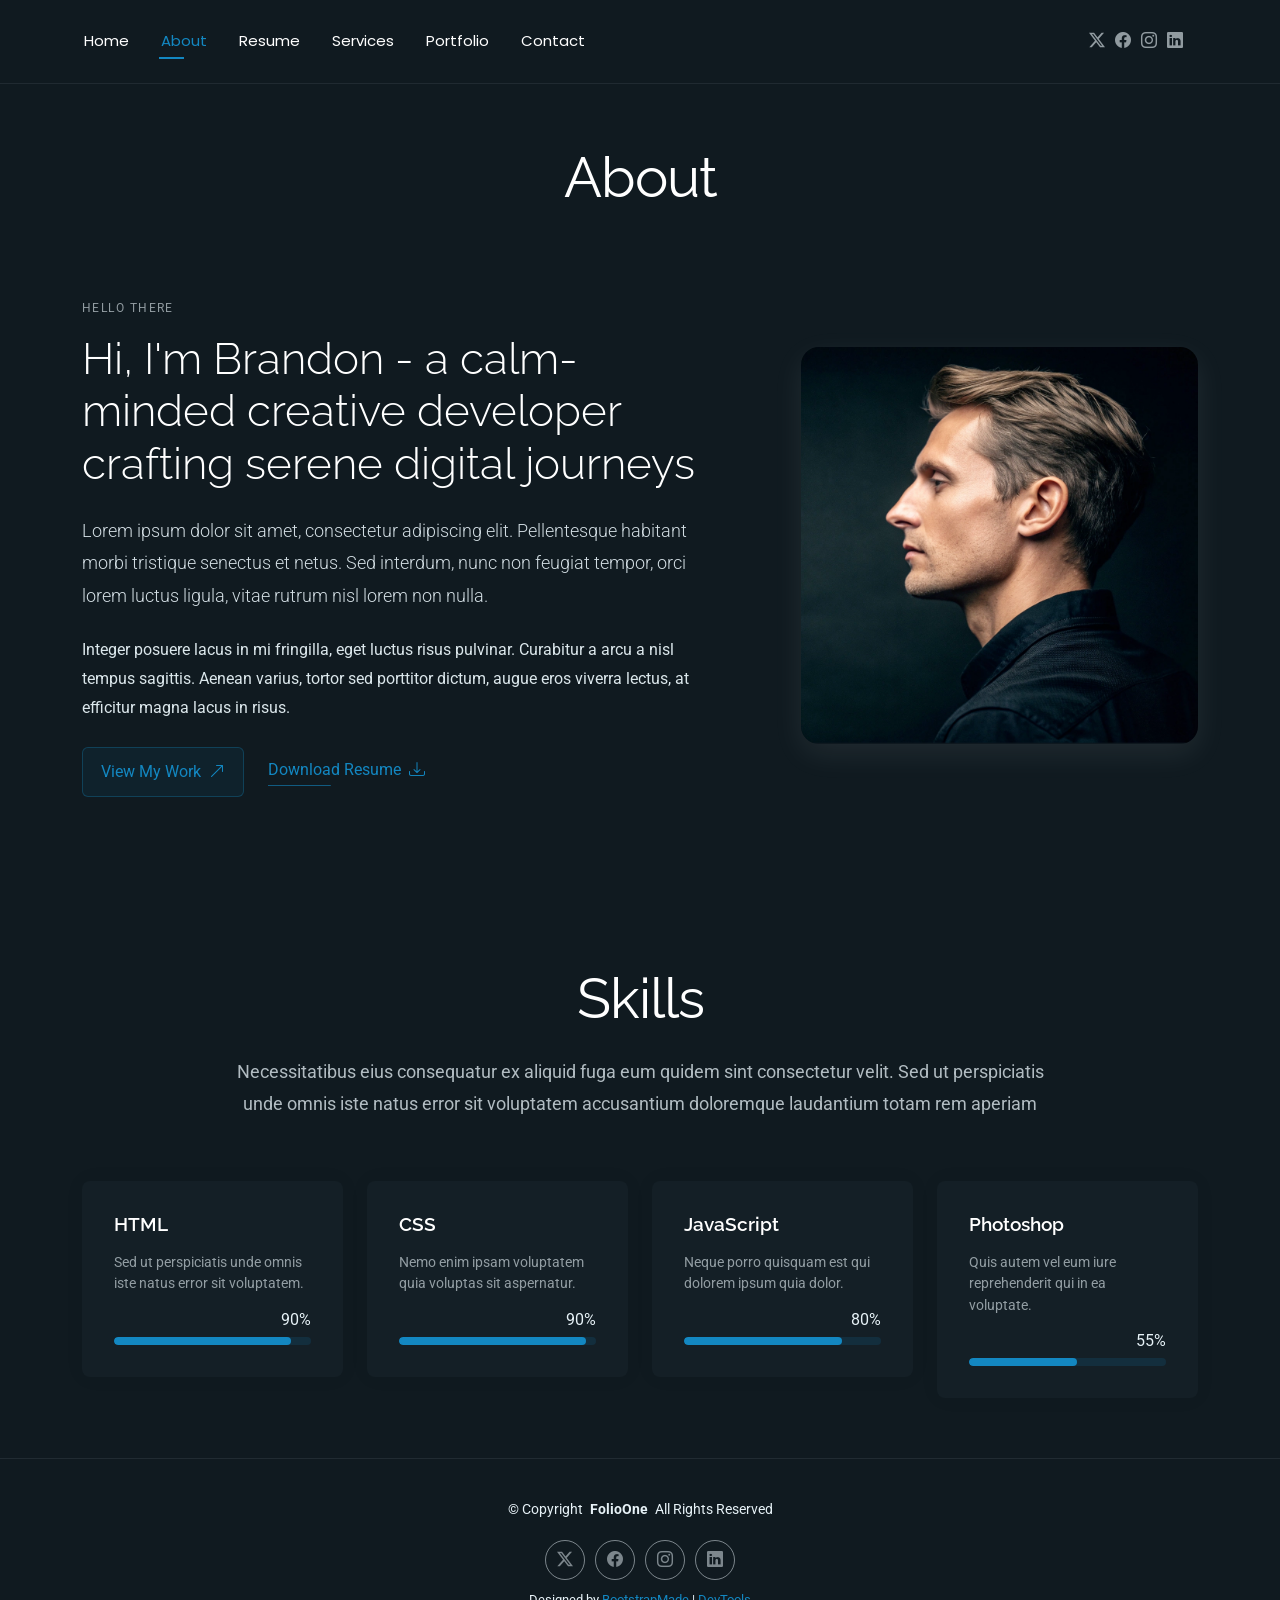
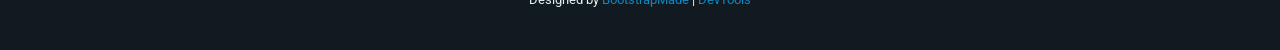
==== about.html @ 9b65fa62 "Files" ====
<!DOCTYPE html>
<html lang="en">

<head>
  <meta charset="utf-8">
  <meta content="width=device-width, initial-scale=1.0" name="viewport">
  <title>About - FolioOne Bootstrap Template</title>
  <meta name="description" content="">
  <meta name="keywords" content="">

  <!-- Favicons -->
  <link href="assets/img/favicon.png" rel="icon">
  <link href="assets/img/apple-touch-icon.png" rel="apple-touch-icon">

  <!-- Fonts -->
  <link href="https://fonts.googleapis.com" rel="preconnect">
  <link href="https://fonts.gstatic.com" rel="preconnect" crossorigin>
  <link href="https://fonts.googleapis.com/css2?family=Roboto:ital,wght@0,100;0,300;0,400;0,500;0,700;0,900;1,100;1,300;1,400;1,500;1,700;1,900&family=Poppins:ital,wght@0,100;0,200;0,300;0,400;0,500;0,600;0,700;0,800;0,900;1,100;1,200;1,300;1,400;1,500;1,600;1,700;1,800;1,900&family=Raleway:ital,wght@0,100;0,200;0,300;0,400;0,500;0,600;0,700;0,800;0,900;1,100;1,200;1,300;1,400;1,500;1,600;1,700;1,800;1,900&display=swap" rel="stylesheet">

  <!-- Vendor CSS Files -->
  <link href="assets/vendor/bootstrap/css/bootstrap.min.css" rel="stylesheet">
  <link href="assets/vendor/bootstrap-icons/bootstrap-icons.css" rel="stylesheet">
  <link href="assets/vendor/aos/aos.css" rel="stylesheet">
  <link href="assets/vendor/swiper/swiper-bundle.min.css" rel="stylesheet">
  <link href="assets/vendor/glightbox/css/glightbox.min.css" rel="stylesheet">

  <!-- Main CSS File -->
  <link href="assets/css/main.css" rel="stylesheet">

  <!-- =======================================================
  * Template Name: FolioOne
  * Template URL: https://bootstrapmade.com/folioone-bootstrap-portfolio-website-template/
  * Updated: Aug 23 2025 with Bootstrap v5.3.7
  * Author: BootstrapMade.com
  * License: https://bootstrapmade.com/license/
  ======================================================== -->
</head>

<body class="about-page">

  <header id="header" class="header d-flex align-items-center light-background sticky-top">
    <div class="container position-relative d-flex align-items-center justify-content-between">

      <!-- <a href="index.html" class="logo d-flex align-items-center me-auto me-xl-0">
      <img src="assets/img/logo.webp" alt="">
      <h1 class="sitename">FolioOne</h1> 
    </a> -->

      <nav id="navmenu" class="navmenu">
        <ul>
          <li><a href="index.html">Home</a></li>
          <li><a href="about.html" class="active">About</a></li>
          <li><a href="resume.html">Resume</a></li>
          <li><a href="services.html">Services</a></li>
          <li><a href="portfolio.html">Portfolio</a></li>
          <li><a href="contact.html">Contact</a></li>
        </ul>
        <i class="mobile-nav-toggle d-xl-none bi bi-list"></i>
      </nav>

      <div class="header-social-links">
        <a href="#" class="twitter"><i class="bi bi-twitter-x"></i></a>
        <a href="#" class="facebook"><i class="bi bi-facebook"></i></a>
        <a href="#" class="instagram"><i class="bi bi-instagram"></i></a>
        <a href="#" class="linkedin"><i class="bi bi-linkedin"></i></a>
      </div>

    </div>
  </header>

  <main class="main">

    <!-- About Section -->
    <section id="about" class="about section">

      <!-- Section Title -->
      <div class="container section-title" data-aos="fade-up">
        <h2>About</h2>
      </div><!-- End Section Title -->

      <div class="container" data-aos="fade-up" data-aos-delay="100">

        <!-- Intro + Photo -->
        <div class="row align-items-center justify-content-between gy-5 mb-5">
          <div class="col-lg-7" data-aos="fade-right" data-aos-delay="150">
            <div class="intro-content">
              <span class="eyebrow">Hello there</span>
              <h2 class="headline">Hi, I'm Brandon - a calm-minded creative developer crafting serene digital journeys</h2>
              <p class="lead">
                Lorem ipsum dolor sit amet, consectetur adipiscing elit. Pellentesque habitant morbi tristique senectus et netus. Sed interdum, nunc non feugiat tempor, orci lorem luctus ligula, vitae rutrum nisl lorem non nulla.
              </p>
              <p>
                Integer posuere lacus in mi fringilla, eget luctus risus pulvinar. Curabitur a arcu a nisl tempus sagittis. Aenean varius, tortor sed porttitor dictum, augue eros viverra lectus, at efficitur magna lacus in risus.
              </p>

              <div class="cta-group">
                <a href="#portfolio" class="btn-ghost">
                  View My Work <i class="bi bi-arrow-up-right"></i>
                </a>
                <a href="#" class="link-underline">
                  Download Resume <i class="bi bi-download"></i>
                </a>
              </div>
            </div>
          </div>

          <div class="col-lg-5" data-aos="zoom-in" data-aos-delay="250">
            <figure class="profile-figure text-center text-lg-end">
              <img src="assets/img/profile/profile-square-11.webp" alt="Portrait of Alex" class="img-fluid profile-photo">
            </figure>
          </div>
        </div>
        <!-- End Intro + Photo -->
      </div>
    </section><!-- /About Section -->

    <!-- Skills Section -->
    <section id="skills" class="skills section">

      <!-- Section Title -->
      <div class="container section-title" data-aos="fade-up">
        <h2>Skills</h2>
        <p>Necessitatibus eius consequatur ex aliquid fuga eum quidem sint consectetur velit. Sed ut perspiciatis unde omnis iste natus error sit voluptatem accusantium doloremque laudantium totam rem aperiam</p>
      </div><!-- End Section Title -->

      <div class="container" data-aos="fade-up" data-aos-delay="100">

        <div class="row g-4 skills-animation">

          <div class="col-md-6 col-lg-3" data-aos="fade-up" data-aos-delay="100">
            <div class="skill-box">
              <h3>HTML</h3>
              <p>Sed ut perspiciatis unde omnis iste natus error sit voluptatem.</p>
              <span class="text-end d-block">90%</span>
              <div class="progress">
                <div class="progress-bar" role="progressbar" aria-valuenow="90" aria-valuemin="0" aria-valuemax="100"></div>
              </div>
            </div>
          </div>

          <div class="col-md-6 col-lg-3" data-aos="fade-up" data-aos-delay="200">
            <div class="skill-box">
              <h3>CSS</h3>
              <p>Nemo enim ipsam voluptatem quia voluptas sit aspernatur.</p>
              <span class="text-end d-block">90%</span>
              <div class="progress">
                <div class="progress-bar" role="progressbar" aria-valuenow="95" aria-valuemin="0" aria-valuemax="100"></div>
              </div>
            </div>
          </div>

          <div class="col-md-6 col-lg-3" data-aos="fade-up" data-aos-delay="300">
            <div class="skill-box">
              <h3>JavaScript</h3>
              <p>Neque porro quisquam est qui dolorem ipsum quia dolor.</p>
              <span class="text-end d-block">80%</span>
              <div class="progress">
                <div class="progress-bar" role="progressbar" aria-valuenow="80" aria-valuemin="0" aria-valuemax="100"></div>
              </div>
            </div>
          </div>

          <div class="col-md-6 col-lg-3" data-aos="fade-up" data-aos-delay="400">
            <div class="skill-box">
              <h3>Photoshop</h3>
              <p>Quis autem vel eum iure reprehenderit qui in ea voluptate.</p>
              <span class="text-end d-block">55%</span>
              <div class="progress">
                <div class="progress-bar" role="progressbar" aria-valuenow="55" aria-valuemin="0" aria-valuemax="100">
                </div>
              </div>
            </div>
          </div>

        </div>

      </div>

    </section><!-- /Skills Section -->
  </main>

  <footer id="footer" class="footer">

    <div class="container">
      <div class="copyright text-center ">
        <p>© <span>Copyright</span> <strong class="px-1 sitename">FolioOne</strong> <span>All Rights Reserved<br></span></p>
      </div>
      <div class="social-links d-flex justify-content-center">
        <a href=""><i class="bi bi-twitter-x"></i></a>
        <a href=""><i class="bi bi-facebook"></i></a>
        <a href=""><i class="bi bi-instagram"></i></a>
        <a href=""><i class="bi bi-linkedin"></i></a>
      </div>
      <div class="credits">
        <!-- All the links in the footer should remain intact. -->
        <!-- You can delete the links only if you've purchased the pro version. -->
        <!-- Licensing information: https://bootstrapmade.com/license/ -->
        <!-- Purchase the pro version with working PHP/AJAX contact form: [buy-url] -->
        Designed by <a href="https://bootstrapmade.com/">BootstrapMade</a> | <a href="https://bootstrapmade.com/tools/">DevTools</a>
      </div>
    </div>

  </footer>

  <!-- Scroll Top -->
  <a href="#" id="scroll-top" class="scroll-top d-flex align-items-center justify-content-center"><i class="bi bi-arrow-up-short"></i></a>

  <!-- Preloader -->
  <div id="preloader"></div>

  <!-- Vendor JS Files -->
  <script src="assets/vendor/bootstrap/js/bootstrap.bundle.min.js"></script>
  <script src="assets/vendor/php-email-form/validate.js"></script>
  <script src="assets/vendor/aos/aos.js"></script>
  <script src="assets/vendor/typed.js/typed.umd.js"></script>
  <script src="assets/vendor/waypoints/noframework.waypoints.js"></script>
  <script src="assets/vendor/purecounter/purecounter_vanilla.js"></script>
  <script src="assets/vendor/swiper/swiper-bundle.min.js"></script>
  <script src="assets/vendor/imagesloaded/imagesloaded.pkgd.min.js"></script>
  <script src="assets/vendor/isotope-layout/isotope.pkgd.min.js"></script>
  <script src="assets/vendor/glightbox/js/glightbox.min.js"></script>

  <!-- Main JS File -->
  <script src="assets/js/main.js"></script>

</body>

</html>
---- assets/css/main.css ----
/**
* Template Name: FolioOne
* Template URL: https://bootstrapmade.com/folioone-bootstrap-portfolio-website-template/
* Updated: Aug 23 2025 with Bootstrap v5.3.7
* Author: BootstrapMade.com
* License: https://bootstrapmade.com/license/
*/

/*--------------------------------------------------------------
# Font & Color Variables
# Help: https://bootstrapmade.com/color-system/
--------------------------------------------------------------*/
/* Fonts */
:root {
  --default-font: "Roboto",  system-ui, -apple-system, "Segoe UI", Roboto, "Helvetica Neue", Arial, "Noto Sans", "Liberation Sans", sans-serif, "Apple Color Emoji", "Segoe UI Emoji", "Segoe UI Symbol", "Noto Color Emoji";
  --heading-font: "Raleway",  sans-serif;
  --nav-font: "Poppins",  sans-serif;
}

/* Global Colors - The following color variables are used throughout the website. Updating them here will change the color scheme of the entire website */
:root { 
  --background-color: #101a20; /* Background color for the entire website, including individual sections */
  --default-color: #e7f2f7; /* Default color used for the majority of the text content across the entire website */
  --heading-color: #ffffff; /* Color for headings, subheadings and title throughout the website */
  --accent-color: #1387c1; /* Accent color that represents your brand on the website. It's used for buttons, links, and other elements that need to stand out */
  --surface-color: #141f26; /* The surface color is used as a background of boxed elements within sections, such as cards, icon boxes, or other elements that require a visual separation from the global background. */
  --contrast-color: #ffffff; /* Contrast color for text, ensuring readability against backgrounds of accent, heading, or default colors. */
}

/* Nav Menu Colors - The following color variables are used specifically for the navigation menu. They are separate from the global colors to allow for more customization options */
:root {
  --nav-color: #ffffff;  /* The default color of the main navmenu links */
  --nav-hover-color: #1387c1; /* Applied to main navmenu links when they are hovered over or active */
  --nav-mobile-background-color: #213642; /* Used as the background color for mobile navigation menu */
  --nav-dropdown-background-color: #051117; /* Used as the background color for dropdown items that appear when hovering over primary navigation items */
  --nav-dropdown-color: #e7f2f7; /* Used for navigation links of the dropdown items in the navigation menu. */
  --nav-dropdown-hover-color: #1387c1; /* Similar to --nav-hover-color, this color is applied to dropdown navigation links when they are hovered over. */
}

/* Color Presets - These classes override global colors when applied to any section or element, providing reuse of the sam color scheme. */

.light-background {
  --background-color: #142027;
  --surface-color: #325264;
}

.dark-background {
  --background-color: #0b1419;
  --default-color: #ffffff;
  --heading-color: #ffffff;
  --surface-color: #252525;
  --contrast-color: #ffffff;
}

/* Smooth scroll */
:root {
  scroll-behavior: smooth;
}

/*--------------------------------------------------------------
# General Styling & Shared Classes
--------------------------------------------------------------*/
body {
  color: var(--default-color);
  background-color: var(--background-color);
  font-family: var(--default-font);
}

a {
  color: var(--accent-color);
  text-decoration: none;
  transition: 0.3s;
}

a:hover {
  color: color-mix(in srgb, var(--accent-color), transparent 25%);
  text-decoration: none;
}

h1,
h2,
h3,
h4,
h5,
h6 {
  color: var(--heading-color);
  font-family: var(--heading-font);
}

/* PHP Email Form Messages
------------------------------*/
.php-email-form .error-message {
  display: none;
  background: #df1529;
  color: #ffffff;
  text-align: left;
  padding: 15px;
  margin-bottom: 24px;
  font-weight: 600;
}

.php-email-form .sent-message {
  display: none;
  color: #ffffff;
  background: #059652;
  text-align: center;
  padding: 15px;
  margin-bottom: 24px;
  font-weight: 600;
}

.php-email-form .loading {
  display: none;
  background: var(--surface-color);
  text-align: center;
  padding: 15px;
  margin-bottom: 24px;
}

.php-email-form .loading:before {
  content: "";
  display: inline-block;
  border-radius: 50%;
  width: 24px;
  height: 24px;
  margin: 0 10px -6px 0;
  border: 3px solid var(--accent-color);
  border-top-color: var(--surface-color);
  animation: php-email-form-loading 1s linear infinite;
}

@keyframes php-email-form-loading {
  0% {
    transform: rotate(0deg);
  }

  100% {
    transform: rotate(360deg);
  }
}

/*--------------------------------------------------------------
# Global Header
--------------------------------------------------------------*/
.header {
  --background-color: rgba(255, 255, 255, 0);
  color: var(--default-color);
  background-color: var(--background-color);
  padding: 15px 0;
  transition: all 0.5s;
  z-index: 997;
  border-bottom: 1px solid color-mix(in srgb, var(--default-color), transparent 92%);
}

.header .logo {
  line-height: 1;
}

.header .logo img {
  max-height: 36px;
  margin-right: 8px;
}

.header .logo h1 {
  font-size: 32px;
  margin: 0;
  font-weight: 400;
  color: var(--heading-color);
}

.header .header-social-links {
  padding-right: 15px;
}

.header .header-social-links a {
  color: color-mix(in srgb, var(--default-color), transparent 40%);
  padding-left: 6px;
  display: inline-block;
  transition: 0.3s;
  font-size: 16px;
}

.header .header-social-links a:hover {
  color: var(--default-color);
}

.header .header-social-links a i {
  line-height: 0px;
}

@media (max-width: 1200px) {
  .header .logo {
    order: 1;
  }

  .header .header-social-links {
    order: 2;
  }

  .header .navmenu {
    order: 3;
  }
}

/* Global Header on Scroll
------------------------------*/
.scrolled .header {
  --background-color: rgba(16, 26, 32, 0.9);
}

/*--------------------------------------------------------------
# Navigation Menu
--------------------------------------------------------------*/
/* Desktop Navigation */
@media (min-width: 1200px) {
  .navmenu {
    padding: 0;
  }

  .navmenu ul {
    margin: 0;
    padding: 0;
    display: flex;
    list-style: none;
    align-items: center;
  }

  .navmenu li {
    position: relative;
  }

  .navmenu>ul>li {
    white-space: nowrap;
    padding: 15px 28px 15px 0;
  }

  .navmenu>ul>li:last-child {
    padding-right: 0;
  }

  .navmenu a,
  .navmenu a:focus {
    color: var(--nav-color);
    font-size: 15px;
    padding: 0 2px;
    font-family: var(--nav-font);
    font-weight: 400;
    display: flex;
    align-items: center;
    justify-content: space-between;
    white-space: nowrap;
    transition: 0.3s;
    position: relative;
  }

  .navmenu a i,
  .navmenu a:focus i {
    font-size: 12px;
    line-height: 0;
    margin-left: 5px;
    transition: 0.3s;
  }

  .navmenu>ul>li>a:before {
    content: "";
    position: absolute;
    height: 2px;
    bottom: -6px;
    left: 0;
    background-color: var(--nav-hover-color);
    visibility: hidden;
    width: 0px;
    transition: all 0.3s ease-in-out 0s;
  }

  .navmenu a:hover:before,
  .navmenu li:hover>a:before,
  .navmenu .active:before {
    visibility: visible;
    width: 25px;
  }

  .navmenu li:hover>a,
  .navmenu .active,
  .navmenu .active:focus {
    color: var(--nav-hover-color);
  }

  .navmenu .dropdown ul {
    margin: 0;
    padding: 10px 0;
    background: var(--nav-dropdown-background-color);
    display: block;
    position: absolute;
    visibility: hidden;
    left: -5px;
    top: 130%;
    opacity: 0;
    transition: 0.3s;
    border-radius: 4px;
    z-index: 99;
    box-shadow: 0px 0px 30px rgba(0, 0, 0, 0.1);
  }

  .navmenu .dropdown ul li {
    min-width: 200px;
  }

  .navmenu .dropdown ul a {
    padding: 10px 20px;
    font-size: 15px;
    text-transform: none;
    color: var(--nav-dropdown-color);
  }

  .navmenu .dropdown ul a i {
    font-size: 12px;
  }

  .navmenu .dropdown ul a:hover,
  .navmenu .dropdown ul .active:hover,
  .navmenu .dropdown ul li:hover>a {
    color: var(--nav-dropdown-hover-color);
  }

  .navmenu .dropdown:hover>ul {
    opacity: 1;
    top: 100%;
    visibility: visible;
  }

  .navmenu .dropdown .dropdown ul {
    top: 0;
    left: -90%;
    visibility: hidden;
  }

  .navmenu .dropdown .dropdown:hover>ul {
    opacity: 1;
    top: 0;
    left: -100%;
    visibility: visible;
  }
}

/* Mobile Navigation */
@media (max-width: 1199px) {
  .mobile-nav-toggle {
    color: var(--nav-color);
    font-size: 28px;
    line-height: 0;
    margin-right: 10px;
    cursor: pointer;
    transition: color 0.3s;
  }

  .navmenu {
    padding: 0;
    z-index: 9997;
  }

  .navmenu ul {
    display: none;
    list-style: none;
    position: absolute;
    inset: 60px 20px 20px 20px;
    padding: 10px 0;
    margin: 0;
    border-radius: 6px;
    background-color: var(--nav-mobile-background-color);
    border: 1px solid color-mix(in srgb, var(--default-color), transparent 90%);
    box-shadow: none;
    overflow-y: auto;
    transition: 0.3s;
    z-index: 9998;
  }

  .navmenu a,
  .navmenu a:focus {
    color: var(--nav-dropdown-color);
    padding: 10px 20px;
    font-family: var(--nav-font);
    font-size: 17px;
    font-weight: 500;
    display: flex;
    align-items: center;
    justify-content: space-between;
    white-space: nowrap;
    transition: 0.3s;
  }

  .navmenu a i,
  .navmenu a:focus i {
    font-size: 12px;
    line-height: 0;
    margin-left: 5px;
    width: 30px;
    height: 30px;
    display: flex;
    align-items: center;
    justify-content: center;
    border-radius: 50%;
    transition: 0.3s;
    background-color: color-mix(in srgb, var(--accent-color), transparent 90%);
  }

  .navmenu a i:hover,
  .navmenu a:focus i:hover {
    background-color: var(--accent-color);
    color: var(--contrast-color);
  }

  .navmenu a:hover,
  .navmenu .active,
  .navmenu .active:focus {
    color: var(--nav-dropdown-hover-color);
  }

  .navmenu .active i,
  .navmenu .active:focus i {
    background-color: var(--accent-color);
    color: var(--contrast-color);
    transform: rotate(180deg);
  }

  .navmenu .dropdown ul {
    position: static;
    display: none;
    z-index: 99;
    padding: 10px 0;
    margin: 10px 20px;
    background-color: var(--nav-dropdown-background-color);
    transition: all 0.5s ease-in-out;
  }

  .navmenu .dropdown ul ul {
    background-color: rgba(33, 37, 41, 0.1);
  }

  .navmenu .dropdown>.dropdown-active {
    display: block;
    background-color: rgba(33, 37, 41, 0.03);
  }

  .mobile-nav-active {
    overflow: hidden;
  }

  .mobile-nav-active .mobile-nav-toggle {
    color: #fff;
    position: absolute;
    font-size: 32px;
    top: 15px;
    right: 15px;
    margin-right: 0;
    z-index: 9999;
  }

  .mobile-nav-active .navmenu {
    position: fixed;
    overflow: hidden;
    inset: 0;
    background: rgba(33, 37, 41, 0.8);
    transition: 0.3s;
  }

  .mobile-nav-active .navmenu>ul {
    display: block;
  }
}

/*--------------------------------------------------------------
# Global Footer
--------------------------------------------------------------*/
.footer {
  color: var(--default-color);
  background-color: var(--background-color);
  font-size: 14px;
  padding: 40px 0;
  position: relative;
  border-top: 1px solid color-mix(in srgb, var(--default-color), transparent 92%);
}

.footer .copyright p {
  margin-bottom: 0;
}

.footer .social-links {
  margin-top: 20px;
}

.footer .social-links a {
  display: flex;
  align-items: center;
  justify-content: center;
  width: 40px;
  height: 40px;
  border-radius: 50%;
  border: 1px solid color-mix(in srgb, var(--default-color), transparent 50%);
  font-size: 16px;
  color: color-mix(in srgb, var(--default-color), transparent 50%);
  margin: 0 5px;
  transition: 0.3s;
}

.footer .social-links a:hover {
  color: var(--accent-color);
  border-color: var(--accent-color);
}

.footer .credits {
  margin-top: 10px;
  font-size: 13px;
  text-align: center;
}

/*--------------------------------------------------------------
# Preloader
--------------------------------------------------------------*/
#preloader {
  position: fixed;
  inset: 0;
  z-index: 9999;
  overflow: hidden;
  background-color: var(--background-color);
  transition: all 0.6s ease-out;
  width: 100%;
  height: 100vh;
}

#preloader:before,
#preloader:after {
  content: "";
  position: absolute;
  border: 4px solid var(--accent-color);
  border-radius: 50%;
  animation: animate-preloader 2s cubic-bezier(0, 0.2, 0.8, 1) infinite;
}

#preloader:after {
  animation-delay: -0.5s;
}

@keyframes animate-preloader {
  0% {
    width: 10px;
    height: 10px;
    top: calc(50% - 5px);
    left: calc(50% - 5px);
    opacity: 1;
  }

  100% {
    width: 72px;
    height: 72px;
    top: calc(50% - 36px);
    left: calc(50% - 36px);
    opacity: 0;
  }
}

/*--------------------------------------------------------------
# Scroll Top Button
--------------------------------------------------------------*/
.scroll-top {
  position: fixed;
  visibility: hidden;
  opacity: 0;
  right: 15px;
  bottom: -15px;
  z-index: 99999;
  background-color: var(--accent-color);
  width: 44px;
  height: 44px;
  border-radius: 50px;
  transition: all 0.4s;
}

.scroll-top i {
  font-size: 24px;
  color: var(--contrast-color);
  line-height: 0;
}

.scroll-top:hover {
  background-color: color-mix(in srgb, var(--accent-color), transparent 20%);
  color: var(--contrast-color);
}

.scroll-top.active {
  visibility: visible;
  opacity: 1;
  bottom: 15px;
}

/*--------------------------------------------------------------
# Disable aos animation delay on mobile devices
--------------------------------------------------------------*/
@media screen and (max-width: 768px) {
  [data-aos-delay] {
    transition-delay: 0 !important;
  }
}

/*--------------------------------------------------------------
# Global Page Titles & Breadcrumbs
--------------------------------------------------------------*/
.page-title {
  color: var(--default-color);
  background-color: var(--background-color);
  position: relative;
}

.page-title .heading {
  padding: 80px 0;
  border-top: 1px solid color-mix(in srgb, var(--default-color), transparent 90%);
}

.page-title .heading h1 {
  font-size: 38px;
  font-weight: 700;
}

.page-title nav {
  background-color: color-mix(in srgb, var(--default-color), transparent 96%);
  padding: 20px 0;
}

.page-title nav ol {
  display: flex;
  flex-wrap: wrap;
  list-style: none;
  padding: 0;
  margin: 0;
  font-size: 16px;
  font-weight: 400;
}

.page-title nav ol li+li {
  padding-left: 10px;
}

.page-title nav ol li+li::before {
  content: "/";
  display: inline-block;
  padding-right: 10px;
  color: color-mix(in srgb, var(--default-color), transparent 70%);
}

/*--------------------------------------------------------------
# Global Sections
--------------------------------------------------------------*/
section,
.section {
  color: var(--default-color);
  background-color: var(--background-color);
  padding: 60px 0;
  scroll-margin-top: 100px;
  overflow: clip;
}

@media (max-width: 1199px) {

  section,
  .section {
    scroll-margin-top: 66px;
  }
}

/*--------------------------------------------------------------
# Global Section Titles
--------------------------------------------------------------*/
.section-title {
  text-align: center;
  padding-bottom: 60px;
  position: relative;
}

.section-title h2 {
  font-size: 3.5rem;
  font-weight: 400;
  line-height: 1.2;
  color: var(--heading-color);
  margin-bottom: 1.5rem;
  letter-spacing: -1px;
}

@media (max-width: 768px) {
  .section-title h2 {
    font-size: 2.5rem;
  }
}

.section-title p {
  font-size: 1.125rem;
  line-height: 1.8;
  color: color-mix(in srgb, var(--default-color), transparent 25%);
  max-width: 900px;
  margin: 0 auto;
  text-wrap: balance;
}

/*--------------------------------------------------------------
# Hero Section
--------------------------------------------------------------*/
.hero {
  padding: 80px 0;
  min-height: 100vh;
  display: flex;
  align-items: center;
}

.hero .hero-content h1 {
  font-size: 3.5rem;
  font-weight: 700;
  margin-bottom: 1rem;
  line-height: 1.2;
}

.hero .hero-content h1 .highlight {
  color: var(--accent-color);
  position: relative;
}

.hero .hero-content h1 .highlight::after {
  content: "";
  position: absolute;
  bottom: 0;
  left: 0;
  width: 100%;
  height: 3px;
  background: linear-gradient(90deg, var(--accent-color), color-mix(in srgb, var(--accent-color), transparent 50%));
  border-radius: 2px;
}

@media (max-width: 768px) {
  .hero .hero-content h1 {
    font-size: 2.5rem;
  }
}

.hero .hero-content h2 {
  font-size: 1.5rem;
  font-weight: 400;
  margin-bottom: 2rem;
  color: color-mix(in srgb, var(--default-color), transparent 20%);
}

.hero .hero-content h2 .typed {
  color: var(--accent-color);
  font-weight: 600;
}

@media (max-width: 768px) {
  .hero .hero-content h2 {
    font-size: 1.25rem;
  }
}

.hero .hero-content p {
  font-size: 1.1rem;
  line-height: 1.6;
  margin-bottom: 2.5rem;
  color: color-mix(in srgb, var(--default-color), transparent 30%);
}

.hero .hero-actions {
  display: flex;
  gap: 1rem;
  margin-bottom: 3rem;
}

.hero .hero-actions .btn {
  padding: 12px 30px;
  border-radius: 50px;
  font-weight: 600;
  text-decoration: none;
  transition: all 0.3s ease;
  border: 2px solid;
}

.hero .hero-actions .btn.btn-primary {
  background: var(--accent-color);
  color: var(--contrast-color);
  border-color: var(--accent-color);
}

.hero .hero-actions .btn.btn-primary:hover {
  background: color-mix(in srgb, var(--accent-color), black 15%);
  border-color: color-mix(in srgb, var(--accent-color), black 15%);
  transform: translateY(-2px);
}

.hero .hero-actions .btn.btn-outline {
  background: transparent;
  color: var(--accent-color);
  border-color: var(--accent-color);
}

.hero .hero-actions .btn.btn-outline:hover {
  transform: translateY(-2px);
}

@media (max-width: 576px) {
  .hero .hero-actions {
    flex-direction: column;
  }

  .hero .hero-actions .btn {
    text-align: center;
  }
}

.hero .social-links {
  display: flex;
  gap: 1rem;
}

.hero .social-links a {
  width: 45px;
  height: 45px;
  background: var(--surface-color);
  border-radius: 50%;
  display: flex;
  align-items: center;
  justify-content: center;
  color: var(--default-color);
  font-size: 1.2rem;
  transition: all 0.3s ease;
}

.hero .social-links a:hover {
  background: var(--accent-color);
  color: var(--contrast-color);
  transform: translateY(-3px);
  box-shadow: 0 8px 25px color-mix(in srgb, var(--accent-color), transparent 70%);
}

.hero .hero-image {
  position: relative;
}

.hero .hero-image .image-wrapper {
  position: relative;
  max-width: 450px;
  margin: 0 auto;
}

.hero .hero-image .image-wrapper img {
  border-radius: 20px;
  box-shadow: 0 5px 15px color-mix(in srgb, var(--default-color), transparent 95%);
  transition: transform 0.3s ease;
}

.hero .hero-image .image-wrapper img:hover {
  transform: scale(1.02);
}

.hero .hero-image .floating-elements {
  position: absolute;
  top: 0;
  left: 0;
  right: 0;
  bottom: 0;
  pointer-events: none;
}

.hero .hero-image .floating-elements .floating-card {
  position: absolute;
  background: var(--surface-color);
  padding: 15px 20px;
  border-radius: 15px;
  box-shadow: 0 10px 30px color-mix(in srgb, var(--default-color), transparent 90%);
  display: flex;
  align-items: center;
  gap: 10px;
  font-weight: 600;
  animation: float 3s ease-in-out infinite;
}

.hero .hero-image .floating-elements .floating-card i {
  font-size: 1.5rem;
  color: var(--accent-color);
}

.hero .hero-image .floating-elements .floating-card.design {
  top: 10%;
  right: -10%;
  animation-delay: 0s;
}

.hero .hero-image .floating-elements .floating-card.code {
  bottom: 30%;
  left: -15%;
  animation-delay: 1s;
}

.hero .hero-image .floating-elements .floating-card.creativity {
  top: 60%;
  right: -5%;
  animation-delay: 2s;
}

@media (max-width: 992px) {
  .hero .hero-image .floating-elements .floating-card {
    display: none;
  }
}

@keyframes float {

  0%,
  100% {
    transform: translateY(0px);
  }

  50% {
    transform: translateY(-10px);
  }
}

@media (max-width: 992px) {
  .hero .hero-content {
    text-align: center;
    margin-bottom: 3rem;
  }
}

/*--------------------------------------------------------------
# About Section
--------------------------------------------------------------*/
.about .intro-content .eyebrow {
  display: inline-block;
  letter-spacing: 0.12em;
  text-transform: uppercase;
  font-size: 12px;
  color: color-mix(in srgb, var(--default-color), transparent 40%);
  margin-bottom: 16px;
}

.about .intro-content .headline {
  font-family: var(--heading-font);
  font-weight: 300;
  line-height: 1.2;
  font-size: clamp(28px, 4vw, 44px);
  margin: 0 0 24px 0;
}

.about .intro-content .lead {
  font-size: 18px;
  line-height: 1.8;
  color: color-mix(in srgb, var(--default-color), transparent 10%);
  margin-bottom: 24px;
}

.about .intro-content p {
  line-height: 1.8;
  margin-bottom: 24px;
  color: color-mix(in srgb, var(--default-color), transparent 5%);
}

.about .intro-content .cta-group {
  display: flex;
  gap: 24px;
  align-items: center;
  margin-top: 24px;
}

.about .intro-content .cta-group .btn-ghost {
  display: inline-flex;
  align-items: center;
  gap: 8px;
  padding: 12px 18px;
  border-radius: 6px;
  color: var(--accent-color);
  background: color-mix(in srgb, var(--accent-color), transparent 92%);
  border: 1px solid color-mix(in srgb, var(--accent-color), transparent 70%);
  transition: 0.3s ease-in-out;
}

.about .intro-content .cta-group .btn-ghost:hover,
.about .intro-content .cta-group .btn-ghost:focus {
  color: var(--contrast-color);
  background: var(--accent-color);
  border-color: var(--accent-color);
  outline: none;
  box-shadow: 0 0 0 3px color-mix(in srgb, var(--accent-color), transparent 70%);
}

.about .intro-content .cta-group .link-underline {
  display: inline-flex;
  align-items: center;
  gap: 8px;
  position: relative;
  color: var(--accent-color);
  padding-bottom: 4px;
  transition: 0.3s ease-in-out;
}

.about .intro-content .cta-group .link-underline::after {
  content: "";
  position: absolute;
  left: 0;
  right: 0;
  bottom: 0;
  height: 1px;
  background: color-mix(in srgb, var(--accent-color), transparent 40%);
  transform: scaleX(0.4);
  transform-origin: left;
  transition: 0.3s ease-in-out;
}

.about .intro-content .cta-group .link-underline:hover,
.about .intro-content .cta-group .link-underline:focus {
  color: color-mix(in srgb, var(--accent-color), transparent 10%);
  outline: none;
}

.about .intro-content .cta-group .link-underline:hover::after,
.about .intro-content .cta-group .link-underline:focus::after {
  transform: scaleX(1);
}

.about .profile-figure {
  margin: 0;
}

.about .profile-figure .profile-photo {
  width: 88%;
  max-width: 440px;
  border-radius: 18px;
  box-shadow: 0 10px 30px color-mix(in srgb, var(--default-color), transparent 92%);
  transform: translateY(0);
  transition: transform 0.3s ease-in-out;
}

.about .profile-figure .profile-caption {
  margin-top: 24px;
  display: flex;
  align-items: center;
  justify-content: center;
}

.about .profile-figure .profile-caption .meta {
  font-size: 14px;
  color: color-mix(in srgb, var(--default-color), transparent 20%);
}

.about .profile-figure .profile-caption .meta .funfact {
  font-size: 13px;
  margin-top: 4px;
  color: color-mix(in srgb, var(--default-color), transparent 35%);
}

.about .profile-figure:hover .profile-photo {
  transform: translateY(-4px);
}

.about .skill-item {
  padding: 24px;
  border-radius: 6px;
  transition: 0.3s ease-in-out;
  background: color-mix(in srgb, var(--surface-color), var(--accent-color) 2%);
  border: 1px solid color-mix(in srgb, var(--default-color), transparent 88%);
  height: 100%;
}

.about .skill-item i {
  font-size: 24px;
  color: var(--accent-color);
  margin-bottom: 16px;
  display: inline-block;
}

.about .skill-item h3 {
  font-size: 16px;
  margin-bottom: 6px;
  font-weight: 500;
}

.about .skill-item p {
  margin: 0;
  font-size: 14px;
  color: color-mix(in srgb, var(--default-color), transparent 25%);
}

.about .skill-item:hover {
  transform: translateY(-3px);
  border-color: color-mix(in srgb, var(--accent-color), transparent 60%);
  box-shadow: 0 10px 30px color-mix(in srgb, var(--default-color), transparent 92%);
}

.about .timeline-item {
  position: relative;
  padding-left: 26px;
}

.about .timeline-item time {
  display: inline-block;
  font-size: 12px;
  letter-spacing: 0.08em;
  text-transform: uppercase;
  color: color-mix(in srgb, var(--default-color), transparent 45%);
  margin-bottom: 6px;
}

.about .timeline-item h4 {
  font-size: 18px;
  font-weight: 400;
  margin: 0 0 6px;
}

.about .timeline-item p {
  font-size: 14px;
  color: color-mix(in srgb, var(--default-color), transparent 25%);
  margin: 0;
}

.about .timeline-item .dot {
  position: absolute;
  left: 0;
  top: 4px;
  width: 10px;
  height: 10px;
  border-radius: 50%;
  background: var(--accent-color);
  box-shadow: 0 0 0 6px color-mix(in srgb, var(--accent-color), transparent 80%);
}

.about .personal-quote {
  padding: 24px 0;
}

.about .personal-quote p {
  font-family: var(--heading-font);
  font-weight: 300;
  font-size: clamp(20px, 3vw, 28px);
  line-height: 1.5;
  color: color-mix(in srgb, var(--default-color), transparent 5%);
  margin: 0 auto;
  max-width: 800px;
}

.about .fact-pill {
  display: flex;
  align-items: center;
  justify-content: center;
  gap: 10px;
  padding: 10px 14px;
  border-radius: 999px;
  border: 1px solid color-mix(in srgb, var(--default-color), transparent 85%);
  background: var(--surface-color);
  color: color-mix(in srgb, var(--default-color), transparent 10%);
  transition: 0.3s ease-in-out;
}

.about .fact-pill i {
  color: var(--accent-color);
}

.about .fact-pill span {
  font-size: 14px;
}

.about .fact-pill:hover {
  transform: translateY(-2px);
  border-color: color-mix(in srgb, var(--accent-color), transparent 60%);
  box-shadow: 0 10px 30px color-mix(in srgb, var(--default-color), transparent 92%);
}

.about .fact-pill:focus-within {
  box-shadow: 0 0 0 3px color-mix(in srgb, var(--accent-color), transparent 70%);
}

@media (max-width: 992px) {
  .about .profile-figure {
    text-align: center !important;
  }

  .about .profile-figure .profile-photo {
    width: 72%;
  }

  .about .intro-content .cta-group {
    flex-wrap: wrap;
  }
}

@media (max-width: 576px) {
  .about .profile-figure .profile-photo {
    width: 100%;
  }
}

/*--------------------------------------------------------------
# Skills Section
--------------------------------------------------------------*/
.skills .skill-box {
  background-color: var(--surface-color);
  padding: 2rem;
  border-radius: 8px;
  box-shadow: 0 0 20px rgba(0, 0, 0, 0.05);
}

.skills .skill-box h3 {
  font-size: 1.2rem;
  margin-bottom: 1rem;
  font-weight: 600;
}

.skills .skill-box p {
  font-size: 0.9rem;
  margin-bottom: 0.8rem;
  opacity: 0.6;
}

.skills .skill-box .progress {
  background-color: color-mix(in srgb, var(--accent-color), transparent 85%);
  border-radius: 50px;
  height: 8px;
  margin-top: 5px;
  overflow: hidden;
}

.skills .skill-box .progress .progress-bar {
  background-color: var(--accent-color);
  height: 100%;
  position: relative;
  border-radius: 50px;
  transition: 0.9s;
  width: 1px;
}

/*--------------------------------------------------------------
# Stats Section
--------------------------------------------------------------*/
.stats .avatars {
  position: relative;
}

.stats .avatars img {
  width: 60px;
  height: 60px;
  border: 3px solid var(--accent-color);
  margin-right: -15px;
  transition: transform 0.3s ease;
}

.stats .avatars img:hover {
  transform: translateY(-5px);
  z-index: 2;
}

.stats .counters h2 {
  color: var(--heading-color);
  font-size: 48px;
  font-weight: 700;
  margin-bottom: 10px;
}

.stats .counters h2 span {
  display: inline-block;
}

.stats .counters p {
  color: var(--default-color);
  font-size: 18px;
  margin: 0;
  opacity: 0.9;
}

@media (max-width: 991px) {
  .stats .row {
    text-align: center;
  }

  .stats .avatars {
    justify-content: center;
    margin-bottom: 40px;
  }

  .stats .counters h2 {
    font-size: 36px;
  }

  .stats .counters p {
    font-size: 16px;
  }

  .stats .counters .col-md-4 {
    margin-bottom: 30px;
  }

  .stats .counters .col-md-4:last-child {
    margin-bottom: 0;
  }
}

@media (max-width: 576px) {
  .stats {
    padding: 60px 0;
  }

  .stats .avatars {
    flex-wrap: wrap;
    justify-content: center;
  }

  .stats .avatars img {
    margin: 0 -8px;
  }
}

/*--------------------------------------------------------------
# Testimonials Section
--------------------------------------------------------------*/
.testimonials .testimonials-carousel,
.testimonials .testimonials-slider {
  overflow: hidden;
}

.testimonials .testimonial-item .testimonial-content {
  border-left: 3px solid var(--accent-color);
  padding-left: 30px;
}

.testimonials .testimonial-item .testimonial-img {
  border-radius: 50%;
  border: 4px solid var(--background-color);
  margin: 0 auto;
}

.testimonials .testimonial-item h3 {
  font-size: 20px;
  font-weight: bold;
  margin: 10px 0 5px 0;
}

.testimonials .testimonial-item h4 {
  font-size: 14px;
  color: color-mix(in srgb, var(--default-color), transparent 40%);
  margin: 0 0 10px 0;
}

.testimonials .testimonial-item .stars i {
  color: #ffc107;
  margin: 0 1px;
}

.testimonials .testimonial-item .quote-icon-left,
.testimonials .testimonial-item .quote-icon-right {
  color: color-mix(in srgb, var(--accent-color), transparent 50%);
  font-size: 26px;
  line-height: 0;
}

.testimonials .testimonial-item .quote-icon-left {
  display: inline-block;
  left: -5px;
  position: relative;
}

.testimonials .testimonial-item .quote-icon-right {
  display: inline-block;
  right: -5px;
  position: relative;
  top: 10px;
  transform: scale(-1, -1);
}

.testimonials .testimonial-item p {
  font-style: italic;
}

.testimonials .swiper-wrapper {
  height: auto;
}

.testimonials .swiper-pagination {
  margin-top: 30px;
  position: relative;
}

.testimonials .swiper-pagination .swiper-pagination-bullet {
  width: 12px;
  height: 12px;
  background-color: color-mix(in srgb, var(--default-color), transparent 85%);
  opacity: 1;
}

.testimonials .swiper-pagination .swiper-pagination-bullet-active {
  background-color: var(--accent-color);
}

/*--------------------------------------------------------------
# Resume Section
--------------------------------------------------------------*/
.resume .resume-item {
  margin-bottom: 3rem;
}

.resume .resume-item .resume-title {
  font-size: 1.75rem;
  font-weight: 700;
  margin-bottom: 1.5rem;
  padding-bottom: 1.5rem;
  position: relative;
  color: var(--heading-color);
}

.resume .resume-item .resume-title::after {
  content: "";
  position: absolute;
  display: block;
  width: 50px;
  height: 3px;
  background: var(--accent-color);
  bottom: 0;
  left: 0;
}

.resume .resume-item .resume-content {
  padding-left: 1.25rem;
  border-left: 2px solid color-mix(in srgb, var(--accent-color), transparent 85%);
}

.resume .resume-item article {
  position: relative;
  margin-bottom: 2.5rem;
}

.resume .resume-item article::before {
  content: "";
  position: absolute;
  width: 16px;
  height: 16px;
  border-radius: 50%;
  left: -1.8rem;
  top: 0.25rem;
  background: var(--background-color);
  border: 2px solid var(--accent-color);
}

.resume .resume-item article h4 {
  font-size: 1.25rem;
  font-weight: 600;
  margin-bottom: 0.5rem;
  color: var(--heading-color);
}

.resume .resume-item article h5 {
  font-size: 1rem;
  background: color-mix(in srgb, var(--accent-color), transparent 92%);
  padding: 0.375rem 0.75rem;
  display: inline-block;
  font-weight: 600;
  margin: 0.5rem 0;
  color: var(--accent-color);
  border-radius: 4px;
}

.resume .resume-item article .institution,
.resume .resume-item article .company {
  font-size: 1rem;
  margin-bottom: 1rem;
  color: color-mix(in srgb, var(--default-color), transparent 25%);
}

.resume .resume-item article p {
  margin-bottom: 1rem;
}

.resume .resume-item article ul {
  padding-left: 1.25rem;
  margin-bottom: 0;
}

.resume .resume-item article ul li {
  padding-bottom: 0.75rem;
  position: relative;
}

.resume .resume-item article ul li:last-child {
  padding-bottom: 0;
}

.resume .skill-item {
  margin-bottom: 2rem;
}

.resume .skill-item h4 {
  font-size: 1rem;
  font-weight: 600;
  margin-bottom: 0.75rem;
  color: var(--heading-color);
}

.resume .skill-item .progress {
  height: 0.75rem;
  background-color: color-mix(in srgb, var(--accent-color), transparent 92%);
  border-radius: 1rem;
  overflow: visible;
}

.resume .skill-item .progress .progress-bar {
  background-color: var(--accent-color);
  position: relative;
  border-radius: 1rem;
  width: 0;
  transition: width 1s ease;
}

.resume .skill-item .progress .progress-bar::after {
  content: attr(aria-valuenow) "%";
  position: absolute;
  right: 0;
  top: -1.75rem;
  font-size: 0.875rem;
  font-weight: 600;
  color: var(--accent-color);
}

@media (max-width: 991.98px) {
  .resume .resume-item {
    margin-bottom: 2rem;
  }
}

@media (max-width: 767.98px) {
  .resume .resume-content {
    padding-left: 1rem !important;
  }

  .resume article::before {
    left: -2rem !important;
  }
}

/*--------------------------------------------------------------
# Services Section
--------------------------------------------------------------*/
.services .service-item {
  display: flex;
  background-color: var(--surface-color);
  border-radius: 12px;
  padding: 2rem;
  height: 100%;
  position: relative;
  overflow: hidden;
  box-shadow: 0 5px 20px rgba(0, 0, 0, 0.03);
  transition: all 0.4s ease;
}

.services .service-item::before {
  content: "";
  position: absolute;
  left: 0;
  top: 0;
  height: 100%;
  width: 4px;
  background-color: var(--accent-color);
  transform: scaleY(0);
  transform-origin: bottom;
  transition: transform 0.4s cubic-bezier(0.65, 0, 0.35, 1);
}

.services .service-item:hover {
  box-shadow: 0 10px 30px rgba(0, 0, 0, 0.08);
  transform: translateY(-5px);
}

.services .service-item:hover::before {
  transform: scaleY(1);
}

.services .service-item:hover .service-icon {
  background-color: var(--accent-color);
  color: var(--contrast-color);
  transform: rotateY(180deg);
}

.services .service-item:hover .service-icon i {
  transform: rotateY(180deg);
}

.services .service-item:hover .service-link i {
  transform: translateX(5px);
}

.services .service-icon {
  flex-shrink: 0;
  width: 70px;
  height: 70px;
  border-radius: 12px;
  background-color: color-mix(in srgb, var(--accent-color), transparent 90%);
  color: var(--accent-color);
  display: flex;
  align-items: center;
  justify-content: center;
  margin-right: 1.5rem;
  transition: all 0.5s ease;
}

.services .service-icon i {
  font-size: 2rem;
  transition: transform 0.5s ease;
}

.services .service-content {
  flex-grow: 1;
}

.services .service-content h3 {
  font-size: 1.4rem;
  margin-bottom: 1rem;
  font-weight: 700;
  color: var(--heading-color);
}

.services .service-content p {
  margin-bottom: 1.25rem;
  color: color-mix(in srgb, var(--default-color), transparent 20%);
}

.services .service-link {
  display: inline-flex;
  align-items: center;
  color: var(--accent-color);
  font-weight: 600;
  text-decoration: none;
  transition: color 0.3s ease;
}

.services .service-link span {
  margin-right: 0.5rem;
}

.services .service-link i {
  transition: transform 0.3s ease;
}

.services .service-link:hover {
  color: color-mix(in srgb, var(--accent-color), transparent 25%);
}

@media (max-width: 767.98px) {
  .services .service-item {
    padding: 1.5rem;
    margin-bottom: 1rem;
  }

  .services .service-icon {
    width: 60px;
    height: 60px;
    margin-right: 1rem;
  }

  .services .service-icon i {
    font-size: 1.5rem;
  }

  .services .service-content h3 {
    font-size: 1.2rem;
    margin-bottom: 0.75rem;
  }

  .services .service-content p {
    margin-bottom: 1rem;
    font-size: 0.95rem;
  }
}

@media (max-width: 575.98px) {
  .services .service-item {
    flex-direction: column;
    text-align: center;
  }

  .services .service-item::before {
    width: 100%;
    height: 4px;
    transform: scaleX(0);
    transform-origin: left;
  }

  .services .service-item:hover::before {
    transform: scaleX(1);
  }

  .services .service-icon {
    margin-right: 0;
    margin-bottom: 1.25rem;
  }

  .services .service-link {
    justify-content: center;
  }
}

/*--------------------------------------------------------------
# Service Details Section
--------------------------------------------------------------*/
.service-details .service-hero {
  margin-bottom: 4rem;
}

.service-details .service-hero .service-meta {
  display: flex;
  align-items: center;
  gap: 1rem;
  margin-bottom: 1.5rem;
}

.service-details .service-hero .service-meta .service-category {
  background: color-mix(in srgb, var(--accent-color), transparent 85%);
  color: var(--accent-color);
  padding: 0.5rem 1rem;
  border-radius: 20px;
  font-size: 0.85rem;
  font-weight: 500;
  letter-spacing: 0.5px;
}

.service-details .service-hero .service-meta .reading-time {
  color: color-mix(in srgb, var(--default-color), transparent 50%);
  font-size: 0.9rem;
  font-weight: 300;
}

.service-details .service-hero h1 {
  font-size: 3.5rem;
  font-weight: 300;
  line-height: 1.2;
  margin-bottom: 1.5rem;
  color: var(--heading-color);
  letter-spacing: -0.02em;
}

.service-details .service-hero .service-description {
  font-size: 1.25rem;
  line-height: 1.7;
  color: color-mix(in srgb, var(--default-color), transparent 25%);
  font-weight: 300;
  margin: 0;
}

.service-details .service-visual {
  margin-bottom: 4rem;
  overflow: hidden;
  border-radius: 4px;
}

.service-details .service-visual img {
  width: 100%;
  height: 400px;
  object-fit: cover;
  transition: transform 0.5s ease;
}

.service-details .service-visual img:hover {
  transform: scale(1.02);
}

.service-details .service-narrative {
  margin-bottom: 5rem;
}

.service-details .service-narrative h3 {
  font-size: 2rem;
  font-weight: 300;
  margin-bottom: 2rem;
  color: var(--heading-color);
  letter-spacing: -0.01em;
}

.service-details .service-narrative p {
  font-size: 1.1rem;
  line-height: 1.8;
  margin-bottom: 2rem;
  color: var(--default-color);
  font-weight: 300;
}

.service-details .benefits-grid {
  display: grid;
  grid-template-columns: repeat(auto-fit, minmax(280px, 1fr));
  gap: 2.5rem;
  margin-top: 3rem;
}

.service-details .benefits-grid .benefit-card {
  text-align: center;
  padding: 0;
}

.service-details .benefits-grid .benefit-card .benefit-icon {
  width: 60px;
  height: 60px;
  background: color-mix(in srgb, var(--accent-color), transparent 90%);
  border-radius: 50%;
  display: flex;
  align-items: center;
  justify-content: center;
  margin: 0 auto 1.5rem;
  transition: all 0.3s ease;
}

.service-details .benefits-grid .benefit-card .benefit-icon i {
  font-size: 1.5rem;
  color: var(--accent-color);
}

.service-details .benefits-grid .benefit-card:hover .benefit-icon {
  background: var(--accent-color);
  transform: translateY(-2px);
}

.service-details .benefits-grid .benefit-card:hover .benefit-icon i {
  color: var(--contrast-color);
}

.service-details .benefits-grid .benefit-card h4 {
  font-size: 1.2rem;
  font-weight: 400;
  margin-bottom: 1rem;
  color: var(--heading-color);
}

.service-details .benefits-grid .benefit-card p {
  font-size: 1rem;
  line-height: 1.6;
  color: color-mix(in srgb, var(--default-color), transparent 30%);
  margin: 0;
}

.service-details .timeline-section {
  margin-bottom: 4rem;
}

.service-details .timeline-section h3 {
  font-size: 2rem;
  font-weight: 300;
  margin-bottom: 3rem;
  color: var(--heading-color);
  letter-spacing: -0.01em;
}

.service-details .timeline-section .timeline {
  position: relative;
}

.service-details .timeline-section .timeline::before {
  content: "";
  position: absolute;
  left: 30px;
  top: 0;
  bottom: 0;
  width: 1px;
  background: color-mix(in srgb, var(--default-color), transparent 85%);
}

.service-details .timeline-section .timeline .timeline-item {
  position: relative;
  padding-left: 80px;
  margin-bottom: 3rem;
}

.service-details .timeline-section .timeline .timeline-item:last-child {
  margin-bottom: 0;
}

.service-details .timeline-section .timeline .timeline-item .timeline-marker {
  position: absolute;
  left: 0;
  top: 0;
  width: 60px;
  height: 60px;
  background: var(--surface-color);
  border: 2px solid color-mix(in srgb, var(--accent-color), transparent 70%);
  border-radius: 50%;
  display: flex;
  align-items: center;
  justify-content: center;
  z-index: 1;
}

.service-details .timeline-section .timeline .timeline-item .timeline-marker span {
  font-size: 1.2rem;
  font-weight: 500;
  color: var(--accent-color);
}

.service-details .timeline-section .timeline .timeline-item .timeline-content h4 {
  font-size: 1.3rem;
  font-weight: 400;
  margin-bottom: 0.75rem;
  color: var(--heading-color);
}

.service-details .timeline-section .timeline .timeline-item .timeline-content p {
  font-size: 1rem;
  line-height: 1.6;
  margin-bottom: 0.5rem;
  color: var(--default-color);
}

.service-details .timeline-section .timeline .timeline-item .timeline-content small {
  color: color-mix(in srgb, var(--default-color), transparent 40%);
  font-size: 0.9rem;
  font-weight: 500;
}

.service-details .service-sidebar {
  padding-left: 2rem;
}

@media (max-width: 992px) {
  .service-details .service-sidebar {
    padding-left: 0;
    margin-top: 4rem;
  }
}

.service-details .overview-card,
.service-details .success-story,
.service-details .consultation-form {
  background: var(--surface-color);
  border-radius: 8px;
  padding: 2.5rem;
  margin-bottom: 2.5rem;
  border: 1px solid color-mix(in srgb, var(--default-color), transparent 93%);
  transition: all 0.3s ease;
}

.service-details .overview-card:hover,
.service-details .success-story:hover,
.service-details .consultation-form:hover {
  border-color: color-mix(in srgb, var(--accent-color), transparent 80%);
}

.service-details .overview-card .overview-header h4 {
  font-size: 1.4rem;
  font-weight: 400;
  margin-bottom: 2rem;
  color: var(--heading-color);
}

.service-details .overview-card .overview-stats {
  display: grid;
  grid-template-columns: repeat(3, 1fr);
  gap: 1.5rem;
  margin-bottom: 2rem;
}

.service-details .overview-card .overview-stats .stat-item {
  text-align: center;
}

.service-details .overview-card .overview-stats .stat-item .stat-number {
  font-size: 2rem;
  font-weight: 300;
  color: var(--accent-color);
  line-height: 1;
  margin-bottom: 0.5rem;
}

.service-details .overview-card .overview-stats .stat-item .stat-label {
  font-size: 0.85rem;
  color: color-mix(in srgb, var(--default-color), transparent 40%);
  font-weight: 500;
  text-transform: uppercase;
  letter-spacing: 0.5px;
}

.service-details .overview-card .overview-details {
  border-top: 1px solid color-mix(in srgb, var(--default-color), transparent 90%);
  padding-top: 1.5rem;
}

.service-details .overview-card .overview-details .detail-row {
  display: flex;
  justify-content: space-between;
  align-items: center;
  margin-bottom: 1rem;
}

.service-details .overview-card .overview-details .detail-row:last-child {
  margin-bottom: 0;
}

.service-details .overview-card .overview-details .detail-row .detail-label {
  font-size: 0.95rem;
  color: color-mix(in srgb, var(--default-color), transparent 30%);
  font-weight: 400;
}

.service-details .overview-card .overview-details .detail-row .detail-value {
  font-size: 0.95rem;
  color: var(--heading-color);
  font-weight: 500;
}

.service-details .success-story .story-quote p {
  font-size: 1.1rem;
  line-height: 1.7;
  color: color-mix(in srgb, var(--default-color), transparent 20%);
  font-style: italic;
  margin-bottom: 2rem;
}

.service-details .success-story .story-author {
  display: flex;
  align-items: center;
  gap: 1rem;
  margin-bottom: 1.5rem;
}

.service-details .success-story .story-author .author-avatar {
  width: 50px;
  height: 50px;
  border-radius: 50%;
  object-fit: cover;
}

.service-details .success-story .story-author .author-details h5 {
  font-size: 1rem;
  font-weight: 500;
  margin-bottom: 0.25rem;
  color: var(--heading-color);
}

.service-details .success-story .story-author .author-details span {
  display: block;
  font-size: 0.9rem;
  color: color-mix(in srgb, var(--default-color), transparent 40%);
  margin-bottom: 0.25rem;
}

.service-details .success-story .story-author .author-details small {
  font-size: 0.8rem;
  color: color-mix(in srgb, var(--default-color), transparent 50%);
}

.service-details .success-story .story-metrics {
  display: grid;
  grid-template-columns: repeat(2, 1fr);
  gap: 1rem;
  padding-top: 1.5rem;
  border-top: 1px solid color-mix(in srgb, var(--default-color), transparent 90%);
}

.service-details .success-story .story-metrics .metric {
  text-align: center;
}

.service-details .success-story .story-metrics .metric .metric-value {
  font-size: 1.5rem;
  font-weight: 500;
  color: var(--accent-color);
  display: block;
  margin-bottom: 0.25rem;
}

.service-details .success-story .story-metrics .metric .metric-label {
  font-size: 0.8rem;
  color: color-mix(in srgb, var(--default-color), transparent 40%);
  text-transform: uppercase;
  letter-spacing: 0.5px;
}

.service-details .consultation-form .form-header {
  margin-bottom: 2rem;
}

.service-details .consultation-form .form-header h4 {
  font-size: 1.4rem;
  font-weight: 400;
  margin-bottom: 0.75rem;
  color: var(--heading-color);
}

.service-details .consultation-form .form-header p {
  font-size: 0.95rem;
  line-height: 1.6;
  color: color-mix(in srgb, var(--default-color), transparent 30%);
  margin: 0;
}

.service-details .consultation-form .form-group {
  margin-bottom: 1.5rem;
}

.service-details .consultation-form .form-input {
  width: 100%;
  padding: 1rem;
  border: 1px solid color-mix(in srgb, var(--default-color), transparent 85%);
  border-radius: 4px;
  font-size: 0.95rem;
  transition: all 0.3s ease;
  background: transparent;
}

.service-details .consultation-form .form-input:focus {
  outline: none;
  border-color: var(--accent-color);
  box-shadow: 0 0 0 3px color-mix(in srgb, var(--accent-color), transparent 90%);
}

.service-details .consultation-form input[type=text],
.service-details .consultation-form input[type=email],
.service-details .consultation-form input[type=tel],
.service-details .consultation-form select,
.service-details .consultation-form textarea {
  color: var(--default-color);
  background-color: var(--surface-color);
  font-size: 14px;
  border-color: color-mix(in srgb, var(--default-color), transparent 80%);
}

.service-details .consultation-form input[type=text]:focus,
.service-details .consultation-form input[type=email]:focus,
.service-details .consultation-form input[type=tel]:focus,
.service-details .consultation-form select:focus,
.service-details .consultation-form textarea:focus {
  border-color: var(--accent-color);
}

.service-details .consultation-form input[type=text]::placeholder,
.service-details .consultation-form input[type=email]::placeholder,
.service-details .consultation-form input[type=tel]::placeholder,
.service-details .consultation-form select::placeholder,
.service-details .consultation-form textarea::placeholder {
  color: color-mix(in srgb, var(--default-color), transparent 70%);
}

.service-details .consultation-form .btn-consultation {
  background: var(--accent-color);
  color: var(--contrast-color);
  border: none;
  padding: 1rem 2rem;
  border-radius: 4px;
  font-size: 0.95rem;
  font-weight: 500;
  width: 100%;
  display: flex;
  align-items: center;
  justify-content: center;
  gap: 0.5rem;
  transition: all 0.3s ease;
  text-transform: none;
}

.service-details .consultation-form .btn-consultation:hover {
  background: color-mix(in srgb, var(--accent-color), transparent 10%);
  transform: translateY(-1px);
}

.service-details .consultation-form .btn-consultation i {
  font-size: 0.9rem;
}

@media (max-width: 768px) {
  .service-details .service-hero h1 {
    font-size: 2.5rem;
  }

  .service-details .service-hero .service-description {
    font-size: 1.1rem;
  }

  .service-details .service-visual img {
    height: 250px;
  }

  .service-details .benefits-grid {
    grid-template-columns: 1fr;
    gap: 2rem;
  }

  .service-details .timeline-section .timeline::before {
    left: 20px;
  }

  .service-details .timeline-section .timeline .timeline-item {
    padding-left: 60px;
  }

  .service-details .timeline-section .timeline .timeline-item .timeline-marker {
    width: 40px;
    height: 40px;
  }

  .service-details .timeline-section .timeline .timeline-item .timeline-marker span {
    font-size: 1rem;
  }

  .service-details .overview-card .overview-stats {
    grid-template-columns: 1fr;
    gap: 1rem;
  }
}

/*--------------------------------------------------------------
# Portfolio Section
--------------------------------------------------------------*/
.portfolio .portfolio-filters {
  display: flex;
  justify-content: center;
  flex-wrap: wrap;
  gap: 10px;
  margin-bottom: 30px;
  padding: 0;
  list-style: none;
}

.portfolio .portfolio-filters li {
  padding: 8px 20px;
  font-size: 0.95rem;
  font-weight: 500;
  border-radius: 30px;
  cursor: pointer;
  transition: all 0.3s ease;
  background-color: color-mix(in srgb, var(--accent-color), transparent 90%);
  color: var(--accent-color);
}

.portfolio .portfolio-filters li:hover {
  background-color: color-mix(in srgb, var(--accent-color), transparent 80%);
}

.portfolio .portfolio-filters li.filter-active {
  background-color: var(--accent-color);
  color: var(--contrast-color);
}

.portfolio .portfolio-card {
  background-color: var(--surface-color);
  border-radius: 10px;
  overflow: hidden;
  box-shadow: 0 5px 15px rgba(0, 0, 0, 0.05);
  margin-bottom: 30px;
  transition: all 0.3s ease;
}

.portfolio .portfolio-card:hover {
  transform: translateY(-10px);
  box-shadow: 0 10px 30px rgba(0, 0, 0, 0.1);
}

.portfolio .portfolio-card:hover .portfolio-img .portfolio-overlay {
  opacity: 1;
}

.portfolio .portfolio-card:hover .portfolio-img img {
  transform: scale(1.1);
}

.portfolio .portfolio-card .portfolio-img {
  position: relative;
  overflow: hidden;
}

.portfolio .portfolio-card .portfolio-img img {
  width: 100%;
  height: auto;
  transition: transform 0.5s ease;
}

.portfolio .portfolio-card .portfolio-img .portfolio-overlay {
  position: absolute;
  top: 0;
  left: 0;
  width: 100%;
  height: 100%;
  background: rgba(0, 0, 0, 0.6);
  display: flex;
  align-items: center;
  justify-content: center;
  gap: 15px;
  opacity: 0;
  transition: all 0.3s ease;
}

.portfolio .portfolio-card .portfolio-img .portfolio-overlay a {
  width: 45px;
  height: 45px;
  background-color: var(--accent-color);
  color: var(--contrast-color);
  border-radius: 50%;
  display: flex;
  align-items: center;
  justify-content: center;
  font-size: 1.2rem;
  transition: all 0.3s ease;
}

.portfolio .portfolio-card .portfolio-img .portfolio-overlay a:hover {
  background-color: color-mix(in srgb, var(--accent-color), #fff 20%);
  transform: translateY(-5px);
}

.portfolio .portfolio-card .portfolio-info {
  padding: 20px;
}

.portfolio .portfolio-card .portfolio-info h4 {
  font-size: 1.2rem;
  font-weight: 700;
  margin-bottom: 5px;
  color: var(--heading-color);
}

.portfolio .portfolio-card .portfolio-info p {
  font-size: 0.9rem;
  color: var(--default-color);
  margin-bottom: 10px;
}

.portfolio .portfolio-card .portfolio-info .portfolio-tags {
  display: flex;
  flex-wrap: wrap;
  gap: 8px;
}

.portfolio .portfolio-card .portfolio-info .portfolio-tags span {
  font-size: 0.8rem;
  padding: 4px 12px;
  border-radius: 20px;
  background-color: color-mix(in srgb, var(--accent-color), transparent 90%);
  color: var(--accent-color);
}

.portfolio .btn-primary {
  background-color: var(--accent-color);
  border-color: var(--accent-color);
  color: var(--contrast-color);
  padding: 12px 30px;
  font-weight: 600;
  border-radius: 5px;
  transition: all 0.3s ease;
}

.portfolio .btn-primary:hover {
  background-color: color-mix(in srgb, var(--accent-color), #000 10%);
  border-color: color-mix(in srgb, var(--accent-color), #000 10%);
  transform: translateY(-3px);
  box-shadow: 0 5px 15px rgba(0, 0, 0, 0.1);
}

/*--------------------------------------------------------------
# Portfolio Details Section
--------------------------------------------------------------*/
.portfolio-details {
  --section-spacing: 2.5rem;
}

.portfolio-details .portfolio-details-media {
  position: relative;
}

.portfolio-details .portfolio-details-media .main-image {
  margin-bottom: 1rem;
  border-radius: 20px;
  overflow: hidden;
  box-shadow: 0 10px 30px rgba(0, 0, 0, 0.08);
}

.portfolio-details .portfolio-details-media .main-image .portfolio-details-slider {
  position: relative;
}

.portfolio-details .portfolio-details-media .main-image .portfolio-details-slider .swiper-wrapper {
  height: auto !important;
}

.portfolio-details .portfolio-details-media .main-image .portfolio-details-slider .swiper-slide img {
  aspect-ratio: 3/2;
  object-fit: cover;
  width: 100%;
}

.portfolio-details .portfolio-details-media .main-image .portfolio-details-slider .swiper-button-next,
.portfolio-details .portfolio-details-media .main-image .portfolio-details-slider .swiper-button-prev {
  background-color: var(--contrast-color);
  width: 40px;
  height: 40px;
  border-radius: 50%;
  transition: all 0.3s ease;
}

.portfolio-details .portfolio-details-media .main-image .portfolio-details-slider .swiper-button-next:after,
.portfolio-details .portfolio-details-media .main-image .portfolio-details-slider .swiper-button-prev:after {
  font-size: 16px;
  color: var(--accent-color);
  font-weight: bold;
}

.portfolio-details .portfolio-details-media .main-image .portfolio-details-slider .swiper-button-next:hover,
.portfolio-details .portfolio-details-media .main-image .portfolio-details-slider .swiper-button-prev:hover {
  background-color: var(--accent-color);
}

.portfolio-details .portfolio-details-media .main-image .portfolio-details-slider .swiper-button-next:hover:after,
.portfolio-details .portfolio-details-media .main-image .portfolio-details-slider .swiper-button-prev:hover:after {
  color: var(--contrast-color);
}

.portfolio-details .portfolio-details-media .thumbnail-grid img {
  height: 80px;
  object-fit: cover;
  border-radius: 8px;
  cursor: pointer;
  transition: all 0.3s ease;
  box-shadow: 0 4px 10px rgba(0, 0, 0, 0.05);
}

.portfolio-details .portfolio-details-media .thumbnail-grid img:hover {
  transform: translateY(-5px);
  box-shadow: 0 8px 15px rgba(0, 0, 0, 0.1);
}

.portfolio-details .portfolio-details-media .tech-stack-badges {
  display: flex;
  flex-wrap: wrap;
  gap: 10px;
  margin-top: 1.5rem;
}

.portfolio-details .portfolio-details-media .tech-stack-badges span {
  display: inline-block;
  padding: 6px 12px;
  font-size: 13px;
  font-weight: 500;
  border-radius: 20px;
  background-color: color-mix(in srgb, var(--heading-color), transparent 85%);
  color: var(--heading-color);
  transition: all 0.3s ease;
}

.portfolio-details .portfolio-details-media .tech-stack-badges span:hover {
  background-color: color-mix(in srgb, var(--heading-color), transparent 70%);
  transform: translateY(-2px);
}

.portfolio-details .portfolio-details-content {
  padding: 0 0 0 2rem;
  height: 100%;
  display: flex;
  flex-direction: column;
}

.portfolio-details .portfolio-details-content .project-meta {
  display: flex;
  flex-wrap: wrap;
  justify-content: space-between;
  margin-bottom: 1.5rem;
}

.portfolio-details .portfolio-details-content .project-meta .badge-wrapper .project-badge {
  display: inline-block;
  padding: 8px 16px;
  background-color: color-mix(in srgb, var(--accent-color), transparent 90%);
  color: var(--accent-color);
  border-radius: 30px;
  font-weight: 600;
  font-size: 14px;
}

.portfolio-details .portfolio-details-content .project-meta .date-client {
  display: flex;
  gap: 1.5rem;
}

.portfolio-details .portfolio-details-content .project-meta .date-client .meta-item {
  display: flex;
  align-items: center;
  font-size: 14px;
  color: color-mix(in srgb, var(--default-color), transparent 30%);
}

.portfolio-details .portfolio-details-content .project-meta .date-client .meta-item i {
  margin-right: 6px;
  color: var(--accent-color);
}

.portfolio-details .portfolio-details-content .project-title {
  font-size: 2.2rem;
  margin-bottom: 1rem;
  font-weight: 700;
  line-height: 1.2;
  color: var(--heading-color);
}

.portfolio-details .portfolio-details-content .project-website {
  display: flex;
  align-items: center;
  margin-bottom: 1.5rem;
}

.portfolio-details .portfolio-details-content .project-website i {
  font-size: 22px;
  color: var(--accent-color);
  margin-right: 8px;
}

.portfolio-details .portfolio-details-content .project-website a {
  font-weight: 500;
  transition: all 0.3s;
}

.portfolio-details .portfolio-details-content .project-website a:hover {
  letter-spacing: 0.5px;
}

.portfolio-details .portfolio-details-content .project-overview {
  margin-bottom: var(--section-spacing);
}

.portfolio-details .portfolio-details-content .project-overview .lead {
  font-size: 1.1rem;
  line-height: 1.7;
  color: color-mix(in srgb, var(--default-color), transparent 15%);
  margin-bottom: 1.5rem;
}

.portfolio-details .portfolio-details-content .project-overview .project-accordion .accordion-item {
  border: none;
  background: none;
  margin-bottom: 10px;
}

.portfolio-details .portfolio-details-content .project-overview .project-accordion .accordion-item .accordion-header .accordion-button {
  padding: 1rem;
  font-weight: 600;
  font-size: 1rem;
  color: var(--heading-color);
  background-color: color-mix(in srgb, var(--surface-color), transparent 70%);
  border-radius: 8px !important;
  box-shadow: none;
}

.portfolio-details .portfolio-details-content .project-overview .project-accordion .accordion-item .accordion-header .accordion-button:not(.collapsed) {
  background-color: var(--surface-color);
  color: var(--accent-color);
  border-bottom-left-radius: 0 !important;
  border-bottom-right-radius: 0 !important;
  box-shadow: 0 4px 10px rgba(0, 0, 0, 0.03);
}

.portfolio-details .portfolio-details-content .project-overview .project-accordion .accordion-item .accordion-header .accordion-button:not(.collapsed) i {
  color: var(--accent-color);
}

.portfolio-details .portfolio-details-content .project-overview .project-accordion .accordion-item .accordion-header .accordion-button::after {
  background-size: 14px;
  width: 14px;
  height: 14px;
}

.portfolio-details .portfolio-details-content .project-overview .project-accordion .accordion-item .accordion-header .accordion-button i {
  font-size: 1.1rem;
}

.portfolio-details .portfolio-details-content .project-overview .project-accordion .accordion-item .accordion-body {
  padding: 1rem;
  background-color: var(--surface-color);
  border-bottom-left-radius: 8px;
  border-bottom-right-radius: 8px;
}

.portfolio-details .portfolio-details-content .project-overview .project-accordion .accordion-item .accordion-body p {
  margin-bottom: 0;
  color: color-mix(in srgb, var(--default-color), transparent 25%);
  line-height: 1.6;
}

.portfolio-details .portfolio-details-content .project-features {
  margin-bottom: var(--section-spacing);
}

.portfolio-details .portfolio-details-content .project-features h3 {
  display: flex;
  align-items: center;
  font-size: 1.25rem;
  margin-bottom: 1.2rem;
}

.portfolio-details .portfolio-details-content .project-features h3 i {
  margin-right: 10px;
  color: var(--accent-color);
  font-size: 1.1em;
}

.portfolio-details .portfolio-details-content .project-features .feature-list {
  list-style: none;
  padding-left: 0;
}

.portfolio-details .portfolio-details-content .project-features .feature-list li {
  display: flex;
  align-items: center;
  padding: 8px 0;
  font-size: 15px;
  color: color-mix(in srgb, var(--default-color), transparent 15%);
}

.portfolio-details .portfolio-details-content .project-features .feature-list li i {
  color: var(--accent-color);
  margin-right: 10px;
  font-size: 1.1em;
}

.portfolio-details .portfolio-details-content .cta-buttons {
  display: flex;
  flex-wrap: wrap;
  gap: 1rem;
  margin-top: auto;
}

.portfolio-details .portfolio-details-content .cta-buttons .btn-view-project {
  padding: 12px 28px;
  background-color: var(--accent-color);
  color: var(--contrast-color);
  border-radius: 30px;
  font-weight: 500;
  transition: all 0.3s ease;
}

.portfolio-details .portfolio-details-content .cta-buttons .btn-view-project:hover {
  background-color: color-mix(in srgb, var(--accent-color), black 15%);
  transform: translateY(-3px);
  box-shadow: 0 8px 15px rgba(0, 0, 0, 0.1);
}

.portfolio-details .portfolio-details-content .cta-buttons .btn-next-project {
  padding: 12px 28px;
  background-color: color-mix(in srgb, var(--heading-color), transparent 90%);
  color: var(--heading-color);
  border-radius: 30px;
  font-weight: 500;
  transition: all 0.3s ease;
  display: flex;
  align-items: center;
  gap: 8px;
}

.portfolio-details .portfolio-details-content .cta-buttons .btn-next-project i {
  transition: transform 0.3s ease;
}

.portfolio-details .portfolio-details-content .cta-buttons .btn-next-project:hover {
  background-color: color-mix(in srgb, var(--heading-color), transparent 80%);
}

.portfolio-details .portfolio-details-content .cta-buttons .btn-next-project:hover i {
  transform: translateX(3px);
}

@media (max-width: 1199.98px) {
  .portfolio-details .portfolio-details-content {
    padding-left: 1rem;
  }
}

@media (max-width: 991.98px) {
  .portfolio-details .portfolio-details-content {
    padding: 2rem 0 0 0;
  }

  .portfolio-details .portfolio-details-content .cta-buttons {
    margin-top: 2rem;
  }
}

@media (max-width: 767.98px) {
  .portfolio-details .project-meta {
    flex-direction: column;
    gap: 1rem;
  }

  .portfolio-details .project-meta .date-client {
    flex-direction: column;
    gap: 0.5rem;
  }

  .portfolio-details .cta-buttons {
    flex-direction: column;
    width: 100%;
  }

  .portfolio-details .cta-buttons a {
    width: 100%;
    text-align: center;
  }
}

/*--------------------------------------------------------------
# Contact Section
--------------------------------------------------------------*/
.contact .info-box {
  background-color: var(--surface-color);
  padding: 3rem;
  border-radius: 1rem;
  height: 100%;
}

.contact .info-box h3 {
  color: var(--contrast-color);
  font-size: 2rem;
  margin-bottom: 1rem;
}

@media (max-width: 767.98px) {
  .contact .info-box h3 {
    font-size: 1.75rem;
  }
}

.contact .info-box p {
  opacity: 0.8;
  margin-bottom: 2rem;
}

.contact .info-box a {
  color: var(--contrast-color);
}

@media (max-width: 992px) {
  .contact .info-box {
    padding: 1.5rem;
  }
}

.contact .info-item {
  display: flex;
  gap: 1.5rem;
  margin-bottom: 2rem;
}

.contact .info-item:last-child {
  margin-bottom: 0;
}

.contact .info-item .icon-box {
  width: 3.5rem;
  height: 3.5rem;
  background-color: var(--surface-color);
  border-radius: 50%;
  display: flex;
  align-items: center;
  justify-content: center;
  flex-shrink: 0;
  transition: 0.3s;
}

.contact .info-item .icon-box i {
  font-size: 1.5rem;
  color: var(--contrast-color);
}

.contact .info-item:hover .icon-box {
  background-color: var(--accent-color);
}

.contact .info-item .content h4 {
  color: var(--contrast-color);
  font-size: 1.25rem;
  margin-bottom: 0.5rem;
  font-weight: 700;
}

.contact .info-item .content p {
  margin-bottom: 0.25rem;
  font-size: 0.95rem;
}

.contact .info-item .content p:last-child {
  margin-bottom: 0;
}

.contact .contact-form {
  background-color: var(--surface-color);
  padding: 3rem;
  border-radius: 1rem;
  height: 100%;
  box-shadow: 0 0 25px rgba(0, 0, 0, 0.05);
}

@media (max-width: 992px) {
  .contact .contact-form {
    padding: 1.5rem;
  }
}

.contact .contact-form h3 {
  font-size: 2rem;
  margin-bottom: 1rem;
}

@media (max-width: 768px) {
  .contact .contact-form h3 {
    font-size: 1.75rem;
  }
}

.contact .contact-form p {
  color: color-mix(in srgb, var(--default-color), transparent 25%);
  margin-bottom: 2rem;
}

.contact .contact-form .form-control,
.contact .contact-form .form-select {
  padding: 0.875rem 1.25rem;
  border-color: color-mix(in srgb, var(--default-color), transparent 90%);
  border-radius: 0.5rem;
  background-color: transparent;
  color: var(--default-color);
}

.contact .contact-form .form-control:focus,
.contact .contact-form .form-select:focus {
  box-shadow: none;
  border-color: var(--accent-color);
}

.contact .contact-form .form-control::placeholder,
.contact .contact-form .form-select::placeholder {
  color: color-mix(in srgb, var(--default-color), transparent 50%);
}

.contact .contact-form .btn {
  background-color: color-mix(in srgb, var(--surface-color), transparent 80%);
  color: var(--contrast-color);
  padding: 1rem 2rem;
  border-radius: 2rem;
  display: inline-flex;
  align-items: center;
  gap: 0.5rem;
  transition: 0.3s;
}

.contact .contact-form .btn i {
  font-size: 1.25rem;
}

.contact .contact-form .btn:hover {
  background-color: color-mix(in srgb, var(--surface-color), transparent 70%);
}

/*--------------------------------------------------------------
# Starter Section Section
--------------------------------------------------------------*/
.starter-section {
  /* Add your styles here */
}
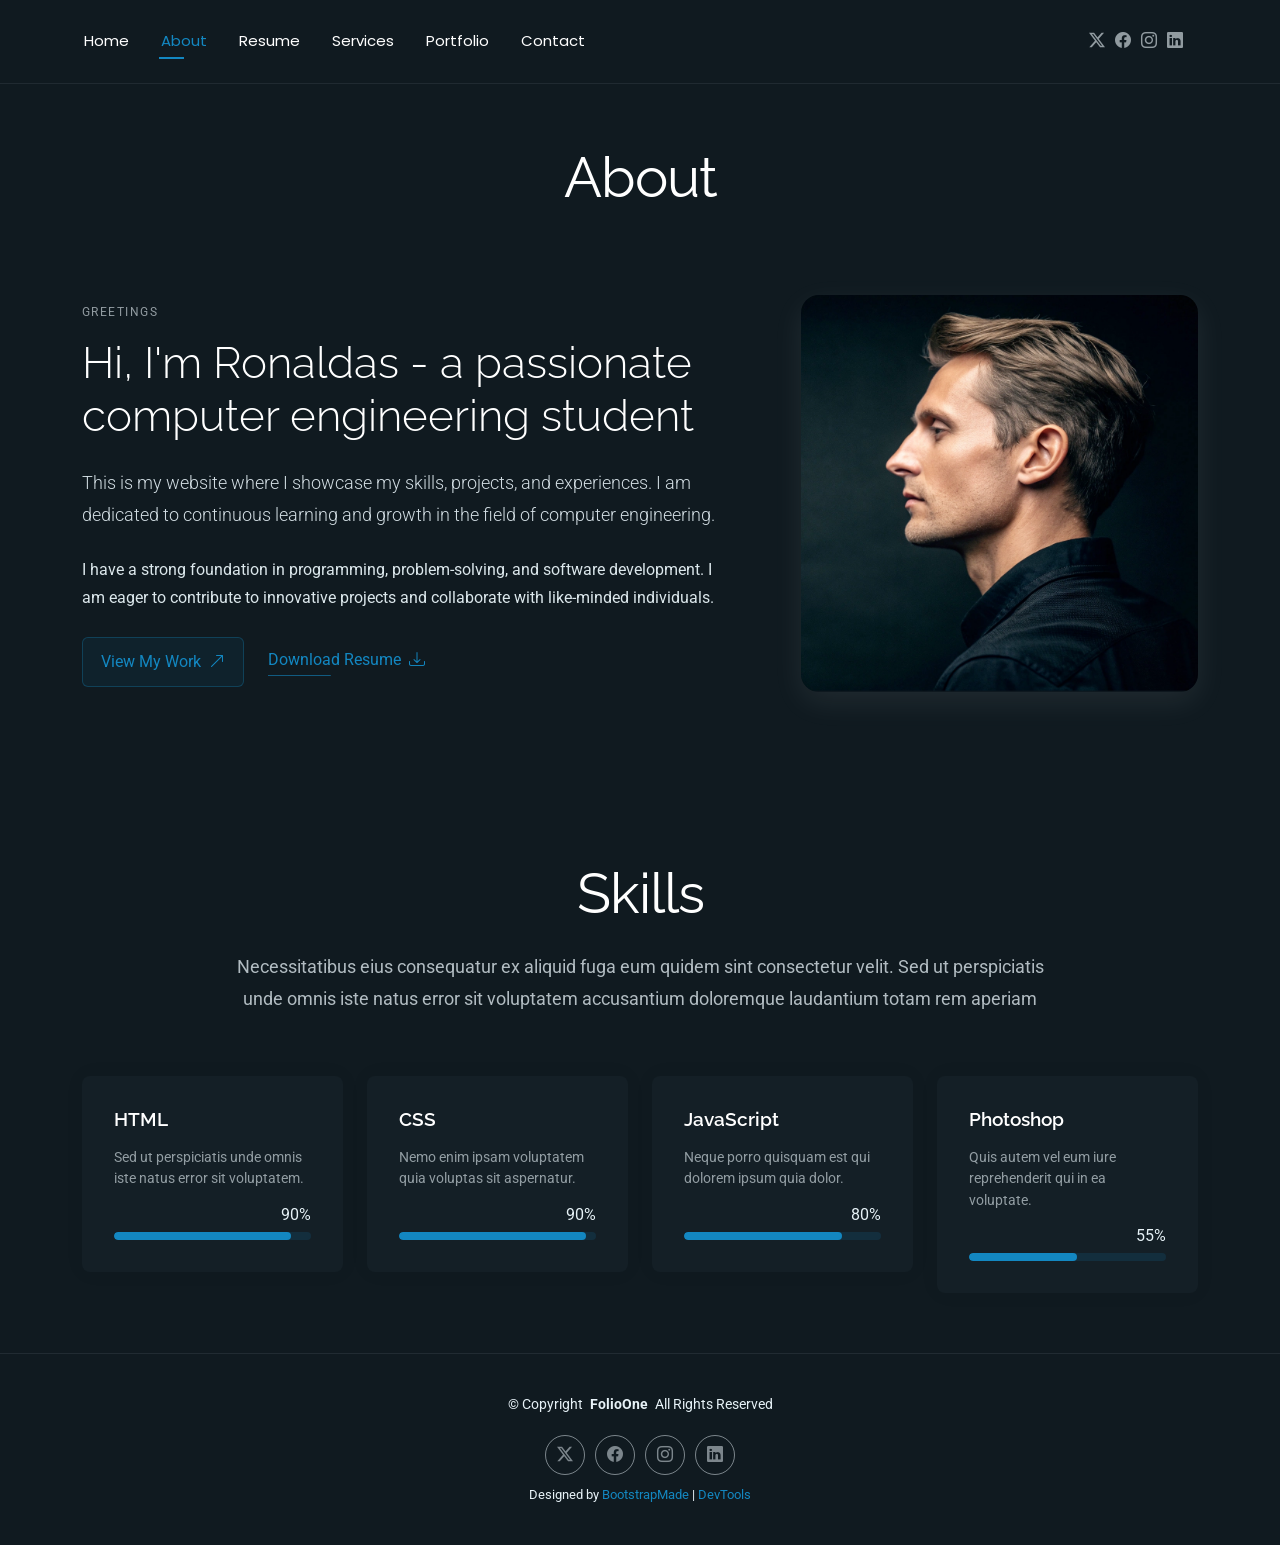
==== commit bc7ae43a: "Changes" ====
--- a/about.html
+++ b/about.html
@@ -84,13 +84,13 @@
         <div class="row align-items-center justify-content-between gy-5 mb-5">
           <div class="col-lg-7" data-aos="fade-right" data-aos-delay="150">
             <div class="intro-content">
-              <span class="eyebrow">Hello there</span>
-              <h2 class="headline">Hi, I'm Brandon - a calm-minded creative developer crafting serene digital journeys</h2>
+              <span class="eyebrow">Greetings</span>
+              <h2 class="headline">Hi, I'm Ronaldas - a passionate computer engineering student</h2>
               <p class="lead">
-                Lorem ipsum dolor sit amet, consectetur adipiscing elit. Pellentesque habitant morbi tristique senectus et netus. Sed interdum, nunc non feugiat tempor, orci lorem luctus ligula, vitae rutrum nisl lorem non nulla.
+                This is my website where I showcase my skills, projects, and experiences. I am dedicated to continuous learning and growth in the field of computer engineering.
               </p>
               <p>
-                Integer posuere lacus in mi fringilla, eget luctus risus pulvinar. Curabitur a arcu a nisl tempus sagittis. Aenean varius, tortor sed porttitor dictum, augue eros viverra lectus, at efficitur magna lacus in risus.
+                I have a strong foundation in programming, problem-solving, and software development. I am eager to contribute to innovative projects and collaborate with like-minded individuals.
               </p>
 
               <div class="cta-group">
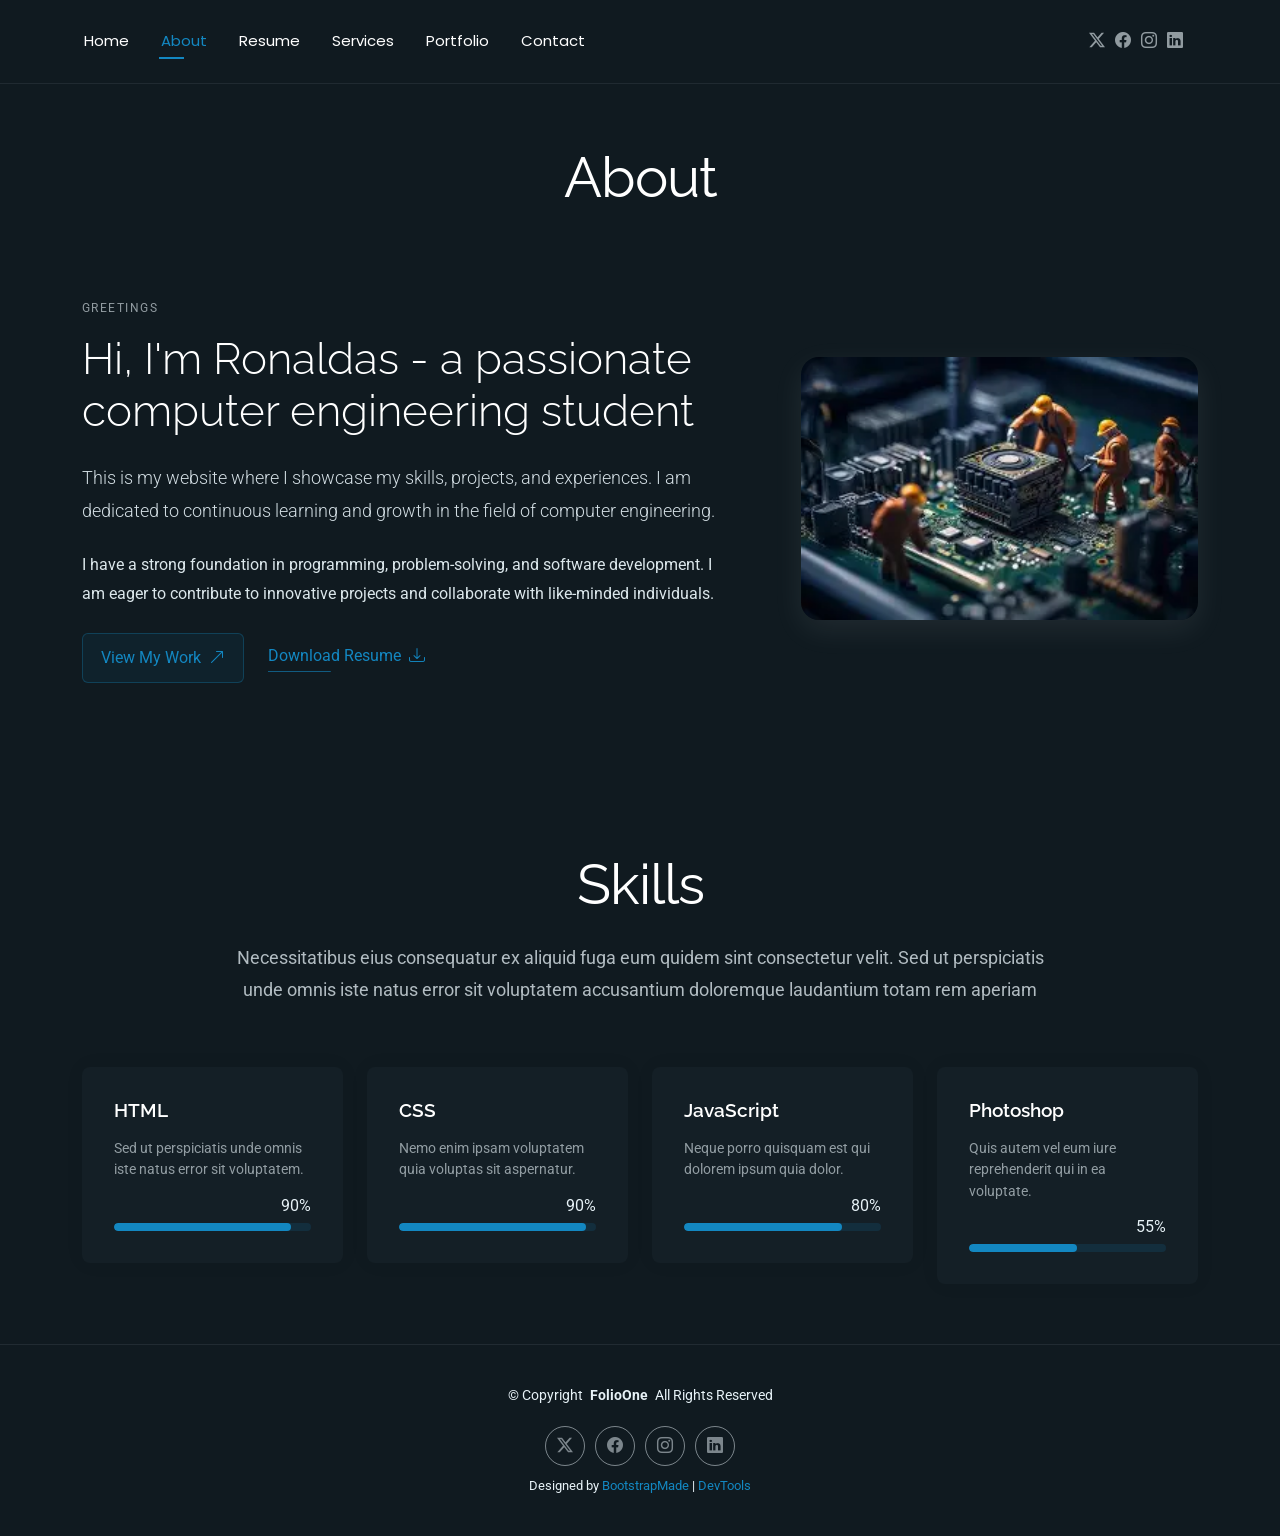
==== commit a6ef585d: "Changed meta data and favicon" ====
--- a/about.html
+++ b/about.html
@@ -1,5 +1,5 @@
 <!DOCTYPE html>
-<html lang="en">
+<html lang="English">
 
 <head>
   <meta charset="utf-8">
@@ -106,7 +106,7 @@
 
           <div class="col-lg-5" data-aos="zoom-in" data-aos-delay="250">
             <figure class="profile-figure text-center text-lg-end">
-              <img src="assets/img/profile/profile-square-11.webp" alt="Portrait of Alex" class="img-fluid profile-photo">
+              <img src="assets/img/profile/download.webp" alt="Portrait of Alex" class="img-fluid profile-photo">
             </figure>
           </div>
         </div>
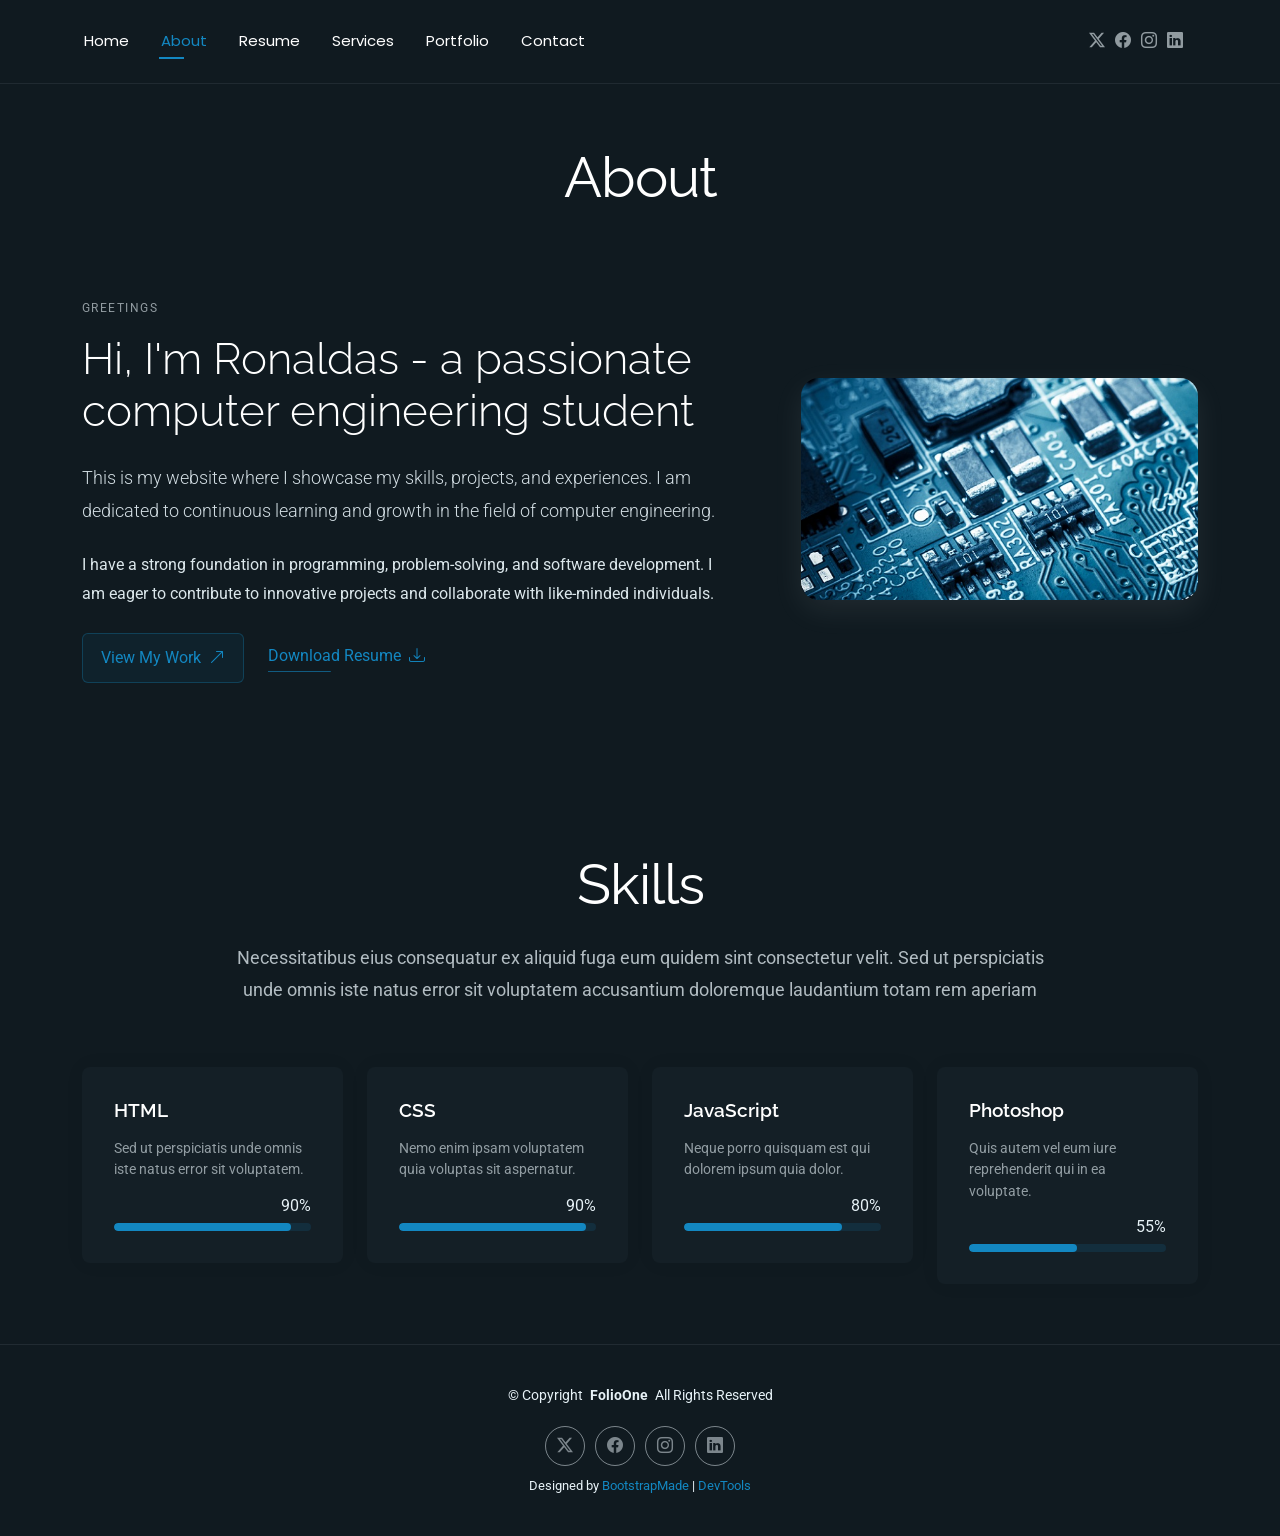
==== commit 0d82751b: "Labwork" ====
--- a/about.html
+++ b/about.html
@@ -106,7 +106,7 @@
 
           <div class="col-lg-5" data-aos="zoom-in" data-aos-delay="250">
             <figure class="profile-figure text-center text-lg-end">
-              <img src="assets/img/profile/download.webp" alt="Portrait of Alex" class="img-fluid profile-photo">
+              <img src="assets/img/profile/download.webp" alt="PCB" class="img-fluid profile-photo">
             </figure>
           </div>
         </div>
